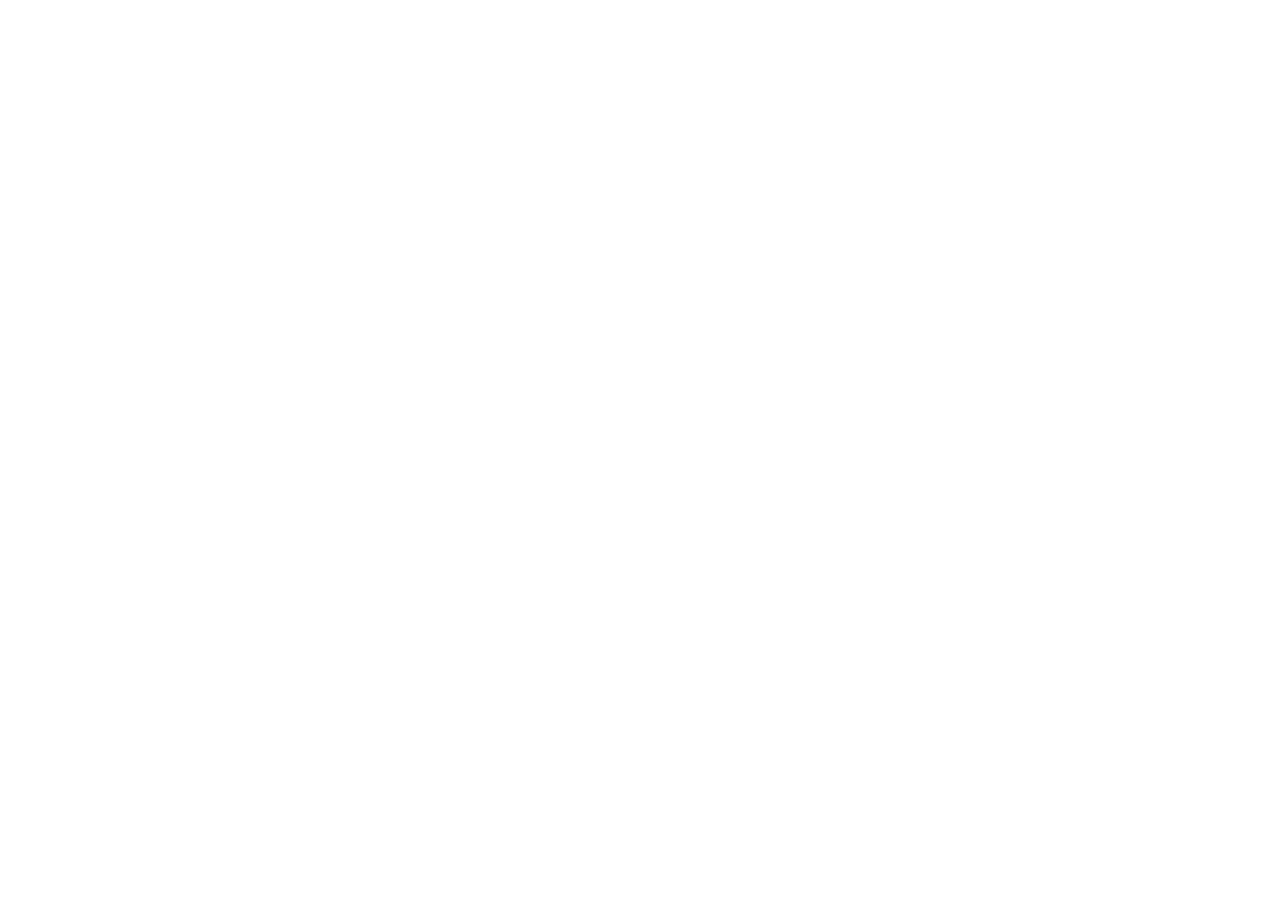
==== index.html @ 24a0f273 "filter" ====
<!DOCTYPE html>
<html lang="en">
<head>
    <meta charset="UTF-8">
    <meta name="viewport" content="width=device-width, initial-scale=1.0">
    <title>Filter And Add to Cart</title>
    <link rel="stylesheet" href="./Asset/CSS/style.css">
</head>
<body>

    <img src="./Asset/IMAGE/kid's/baby-girl/girl-Outerwear/" alt="">
    
    <script src="./Asset/JS/script.js"></script>
</body>
</html>
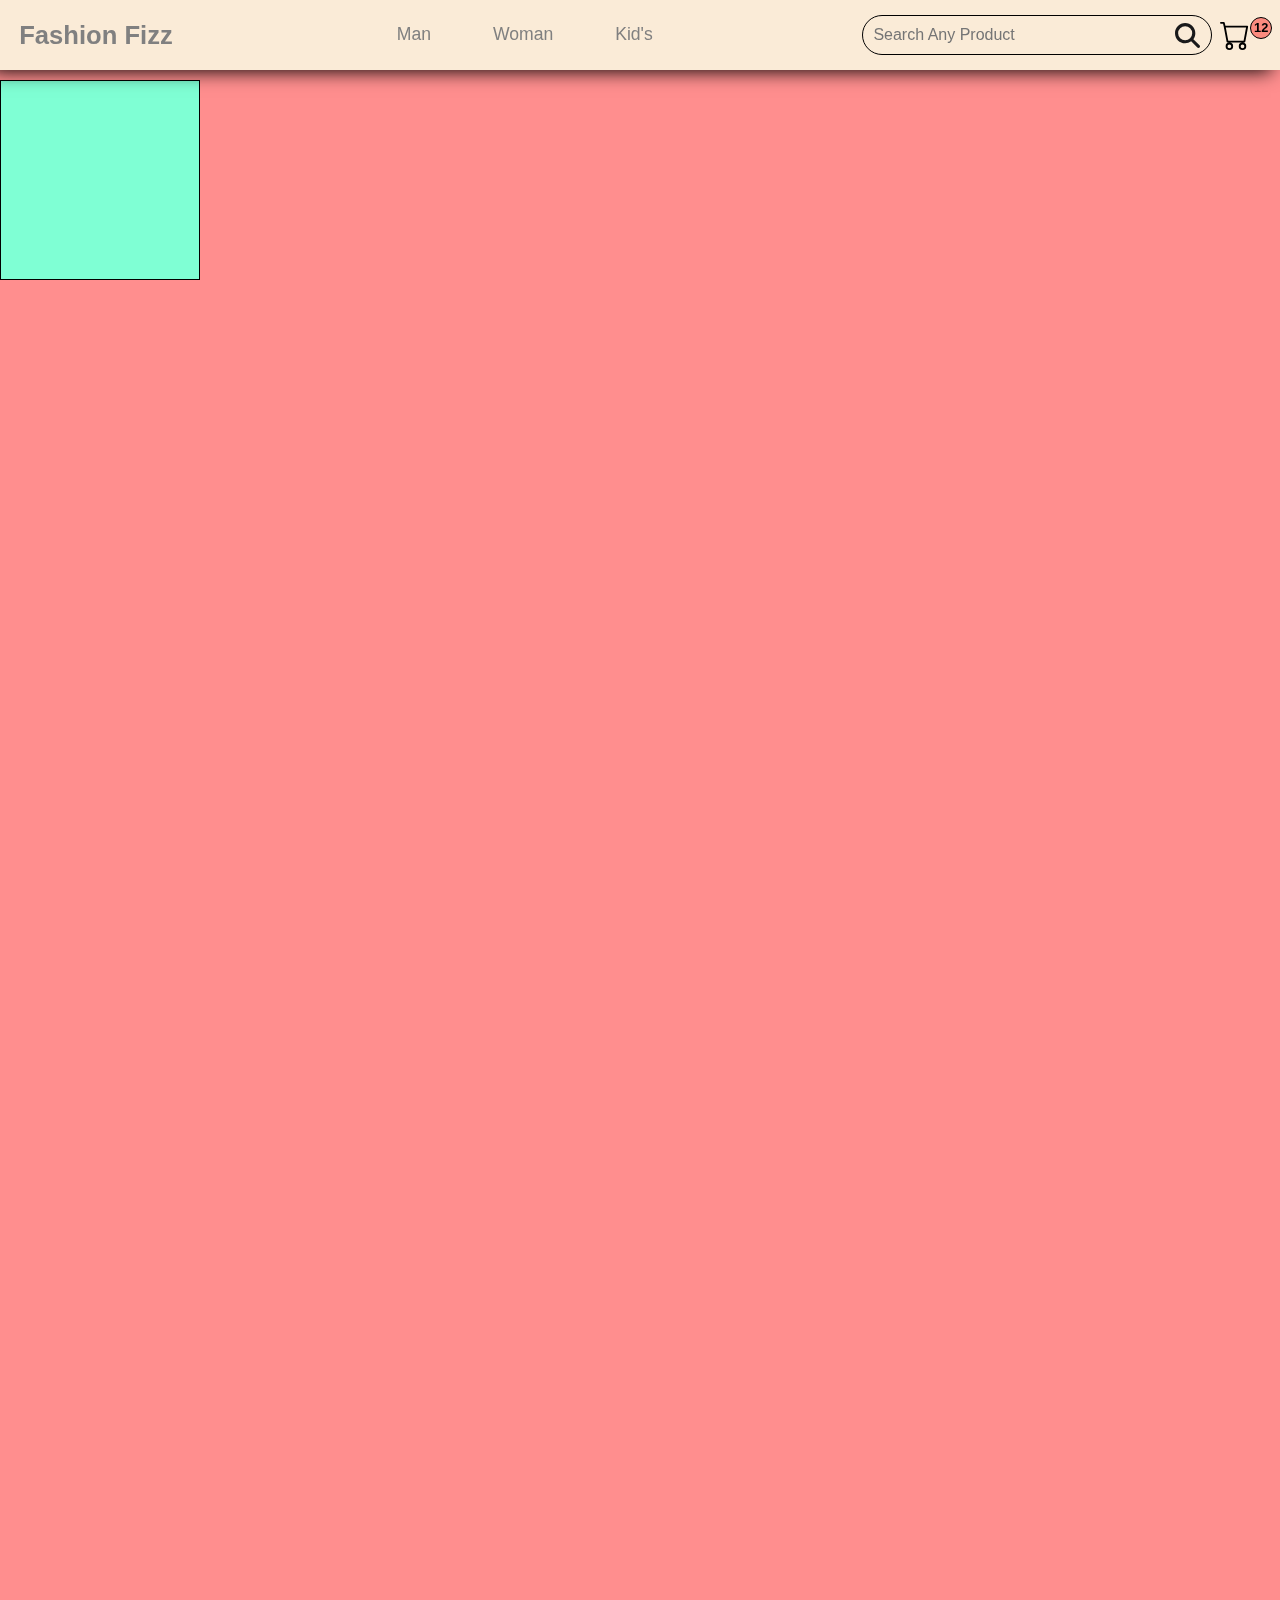
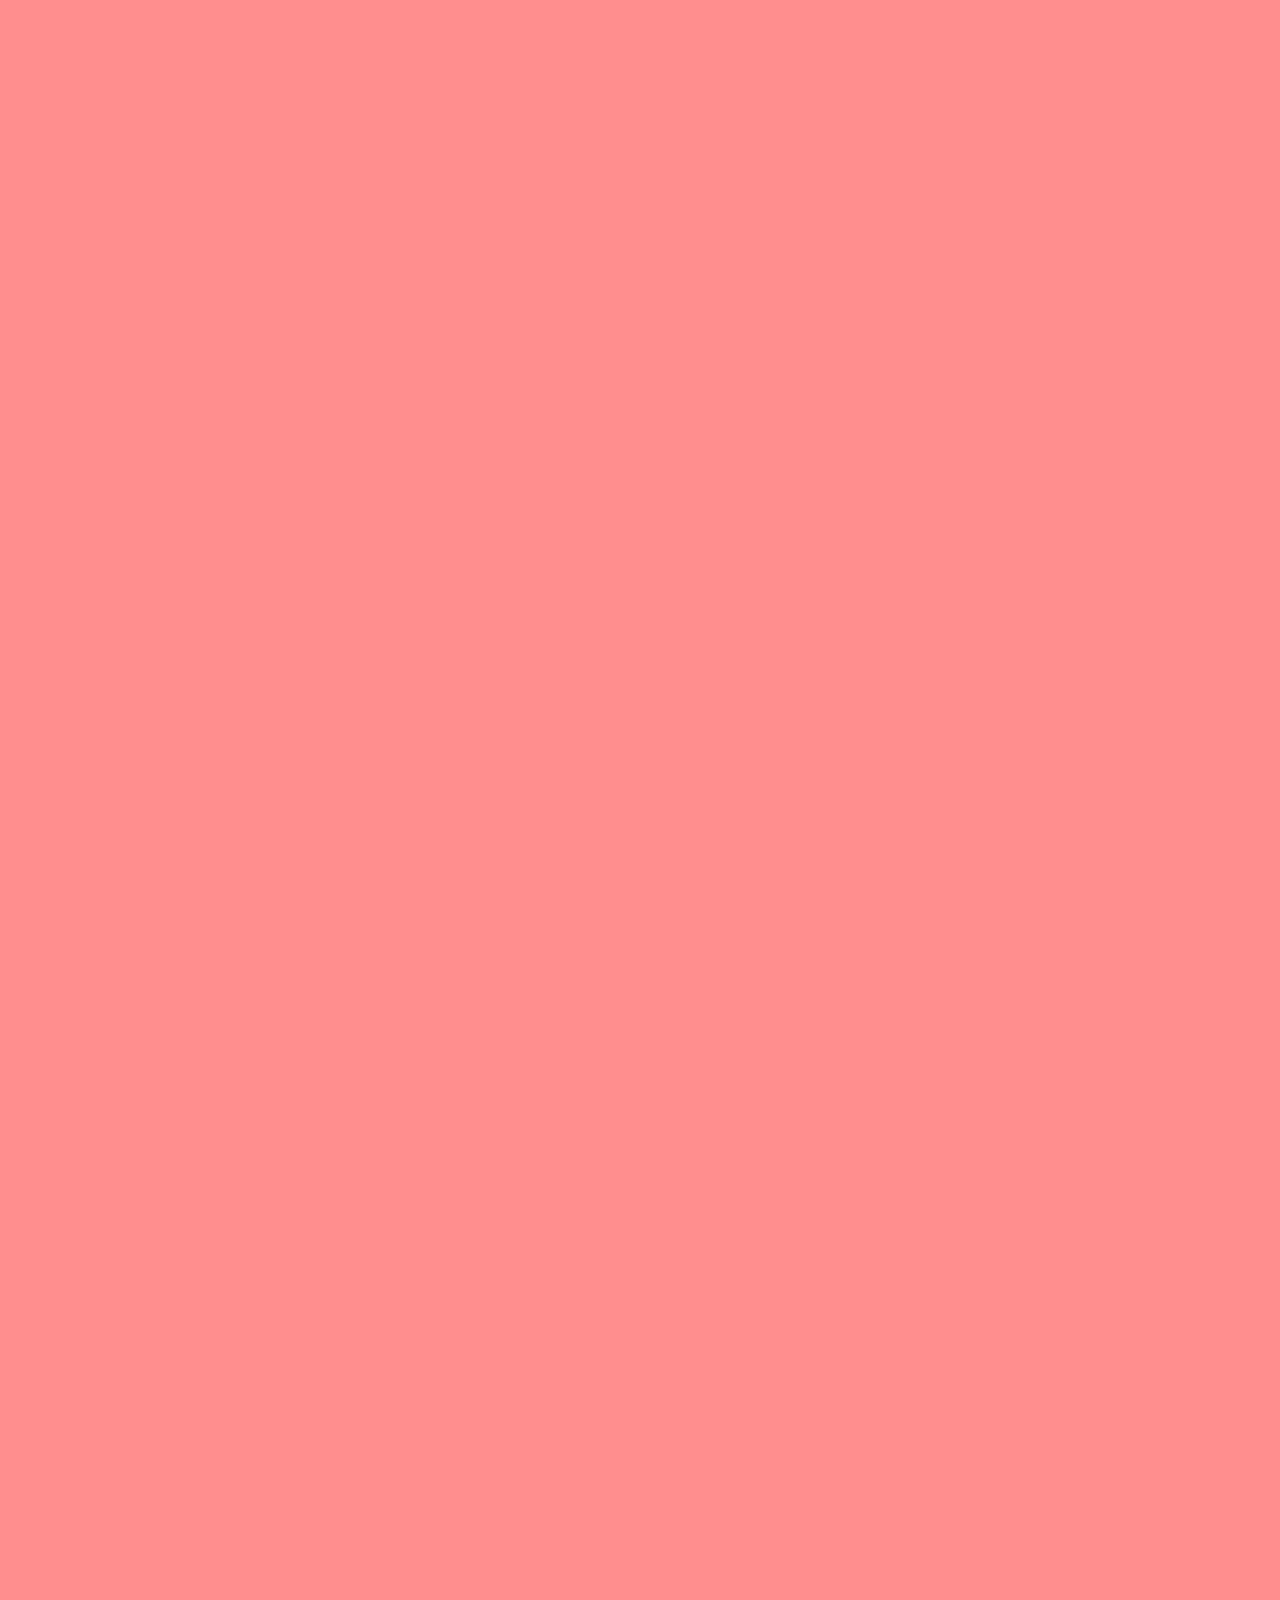
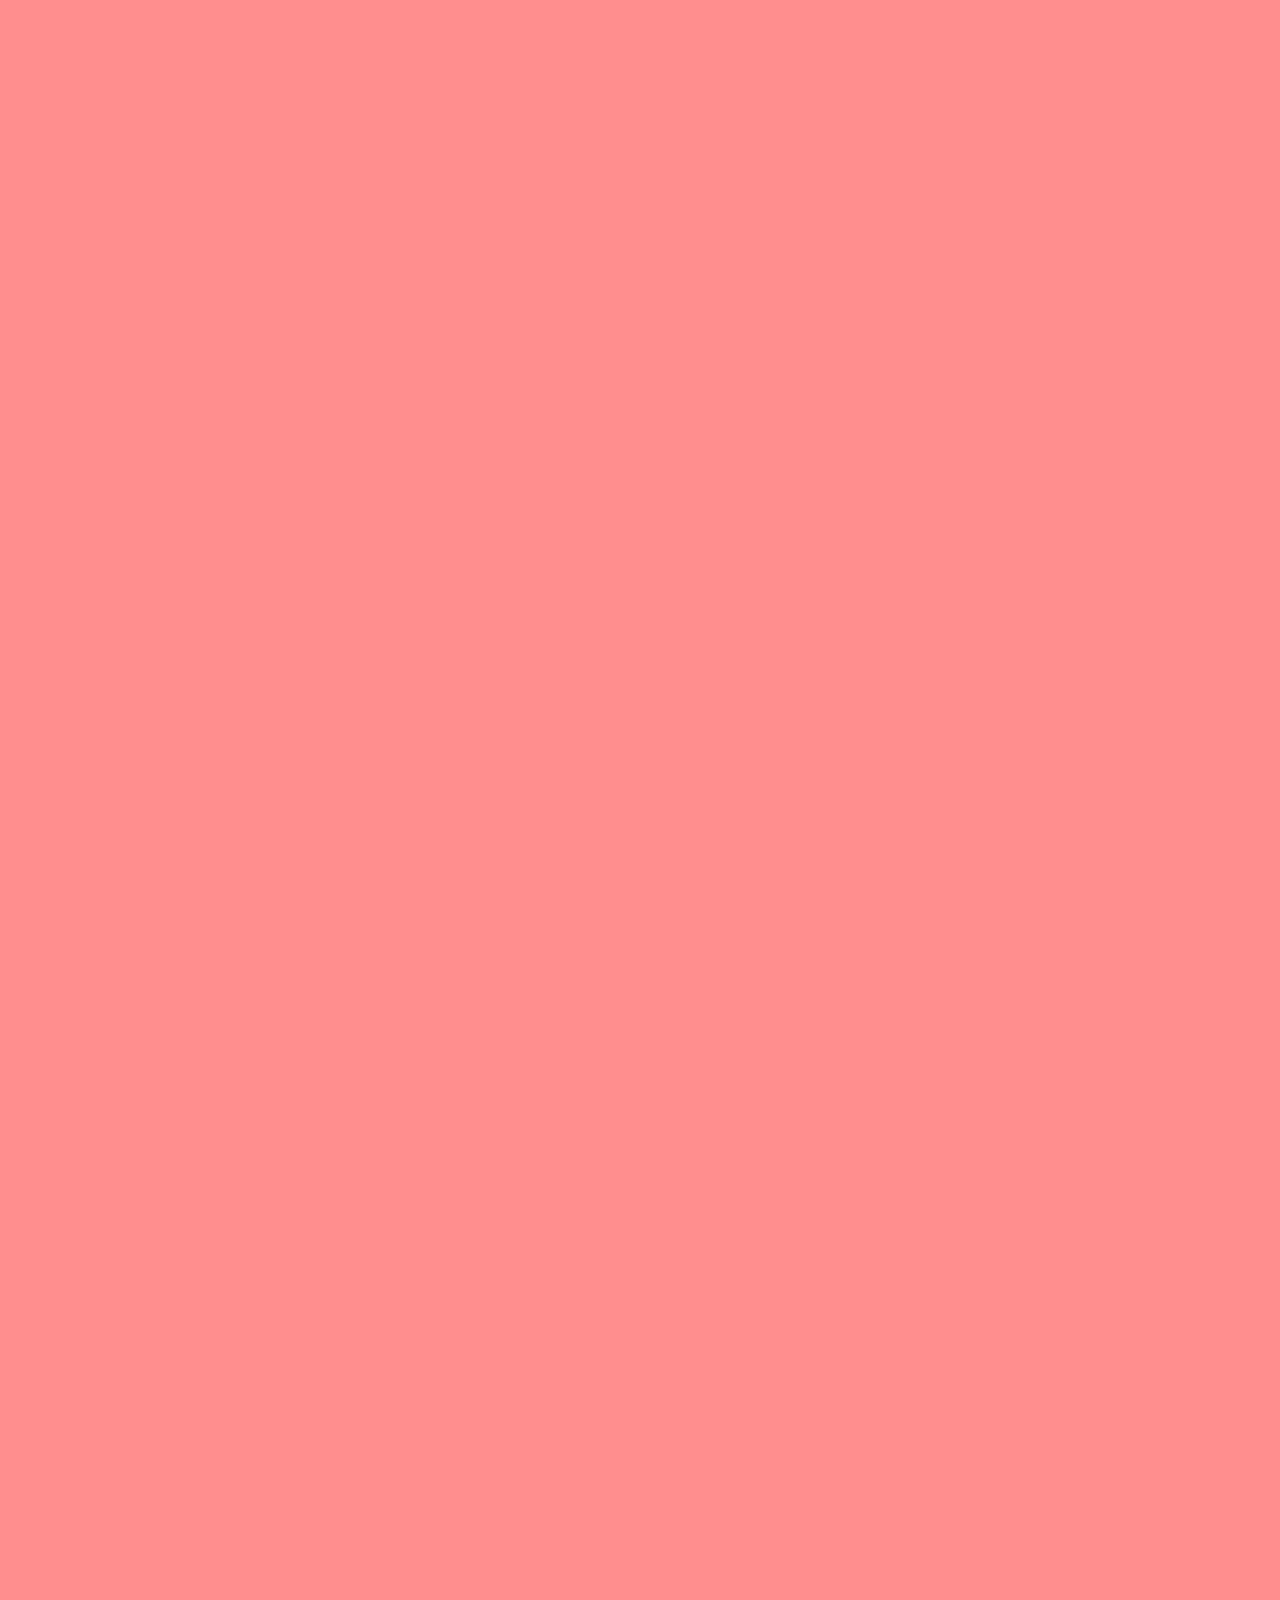
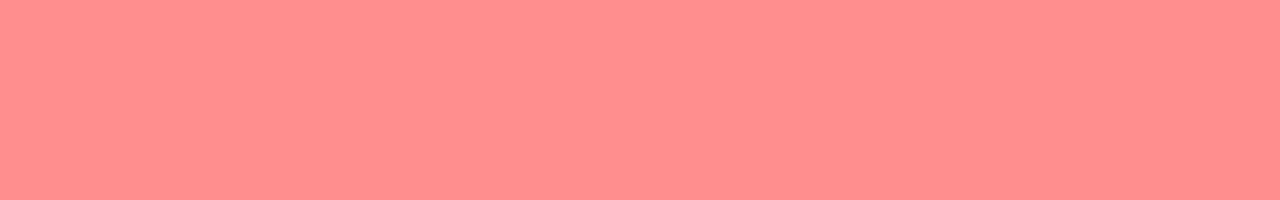
==== commit 91686fc9: "projects" ====
--- a/index.html
+++ b/index.html
@@ -1,15 +1,51 @@
 <!DOCTYPE html>
 <html lang="en">
-<head>
-    <meta charset="UTF-8">
-    <meta name="viewport" content="width=device-width, initial-scale=1.0">
+  <head>
+    <meta charset="UTF-8" />
+    <meta name="viewport" content="width=device-width, initial-scale=1.0" />
     <title>Filter And Add to Cart</title>
-    <link rel="stylesheet" href="./Asset/CSS/style.css">
-</head>
-<body>
+    <link rel="stylesheet" href="./Asset/CSS/style.css" />
+  </head>
+  <body>
+    <nav>
+      <div class="left_side">Fashion Fizz</div>
+      <div class="center_side">
+        <ul>
+          <li><button>Man</button></li>
+          <li><button>Woman</button></li>
+          <li><button>Kid's</button></li>
+        </ul>
+      </div>
+      <div class="right_side">
+        <div class="search_bar_main">
+          <div class="search_bar">
+            <input type="text" placeholder="Search Any Product" />
+          </div>
+           
+          <div class="search_icon">
+            <img src="./Asset/ICON/magnifying-glass-solid (1).svg" alt="search_icon" width="100%" height="100%">
+            
+          </div>
+        </div>
 
-    <img src="./Asset/IMAGE/kid's/baby-girl/girl-Outerwear/" alt="">
-    
+        <div class="add_to_cart_main">
+         <button id="add_to_cart_button"> <a href="./new.html" target="_blank"> 
+            <div class="cart_icon">
+                <img src="./Asset/ICON/cart.svg" alt="cart_icon" width="100%" height="100%">
+            </div>
+            
+         </a>
+         <div class="counter">12</div>
+        </button>
+        </div>
+
+      </div>
+    </nav>
+
+    <div class="hello">
+        
+    </div>
+
     <script src="./Asset/JS/script.js"></script>
-</body>
-</html>+  </body>
+</html>
--- a/Asset/CSS/style.css
+++ b/Asset/CSS/style.css
@@ -0,0 +1,158 @@
+* {
+  padding: 0px;
+  margin: 0px;
+  box-sizing: border-box;
+  font-family: Verdana, Geneva, Tahoma, sans-serif;
+}
+body{
+  height: 5000px;
+  background-color: rgba(255, 0, 0, 0.445);
+}
+nav {
+  width: 100%;
+  height: 70px;
+  /* border: 1px solid black; */
+  display: flex;
+  background-color: rgb(250, 235, 215);
+  align-items: center;
+  justify-content: space-between;
+  box-shadow: -9px 1px 18px 0px;
+  position: sticky;
+  top: 0;
+  z-index:1;
+}
+.left_side {
+  width: 15%;
+  height: 50px;
+  /* border: 1px solid orange; */
+  font-size: 1.6rem;
+  font-weight: 800;
+  color: grey;
+  display: flex;
+  justify-content: center;
+  align-items: center;
+}
+.center_side {
+  width: 20%;
+  height: 50px;
+  /* border: 1px solid orange; */
+}
+
+ul {
+  width: 100%;
+  height: 100%;
+  display: flex;
+  justify-content: space-between;
+  align-items: center;
+  list-style: none;
+}
+li {
+  width: auto;
+  height: auto;
+  /* display: flex; */
+  justify-content: center;
+  align-items: center;
+  /* border: 1px solid black; */
+}
+li > button {
+  width: 100%;
+  height: 100%;
+  background: none;
+  outline: none;
+  border: none;
+  font-size: 1.1rem;
+  font-weight: 500;
+  cursor: pointer;
+  color: grey;
+}
+ul li::after {
+  content: "";
+  width: 0;
+  height: 2px;
+  background: rgb(185, 160, 115);
+  display: block;
+  margin: auto;
+  transition: 0.5s;
+}
+ul li:hover::after {
+  width: 100%;
+}
+.right_side {
+  width: 33%;
+  height: 50px;
+  /* border: 1px solid orange; */
+  display: flex;
+  /* justify-content: center; */
+  justify-content: space-evenly;
+  align-items: center;
+}
+.search_bar_main {
+  width: 350px;
+  height: 40px;
+  border: 1.5px solid black;
+  display: flex;
+  align-items: center;
+  border-top-left-radius: 20px;
+  border-top-right-radius: 20px;
+  border-bottom-right-radius: 20px;
+  border-bottom-left-radius: 20px;
+}
+.search_bar {
+  width: 312px;
+  height: 40px;
+  /* border: 1px solid rgb(0, 255, 191); */
+}
+.search_bar > input {
+  width: 100%;
+  height: 100%;
+  outline: none;
+  border: none;
+  background-color: transparent;
+  padding-left: 10px;
+  font-size: 1rem;
+  color: gray;
+}
+.search_icon {
+  width: 25px;
+  height: 25px;
+  /* border: 1px solid black; */
+}
+.add_to_cart_main {
+  width: 58px;
+  height: 40px;
+  /* border: 1px solid green; */
+}
+#add_to_cart_button {
+  width: 100%;
+  height: 100%;
+  background-color: transparent;
+  border: none;
+  display: flex;
+  justify-content: center;
+  align-items: center;
+}
+.cart_icon {
+  width: 30px;
+  height: 30px;
+  /* border: 1px solid black; */
+}
+.counter {
+  width: 22px;
+  height: 22px;
+  border: 1px solid black;
+  background-color: rgba(255, 0, 0, 0.409);
+  font-size: 0.8rem;
+  margin-bottom: 15px;
+  border-radius: 50%;
+  display: flex;
+  justify-content: center;
+  align-items: center;
+  font-weight: 600;
+}
+.hello{
+  width: 200px;
+  height: 200px;
+  border: 1px solid black;
+margin-top: 10px;
+  background-color: aquamarine;
+}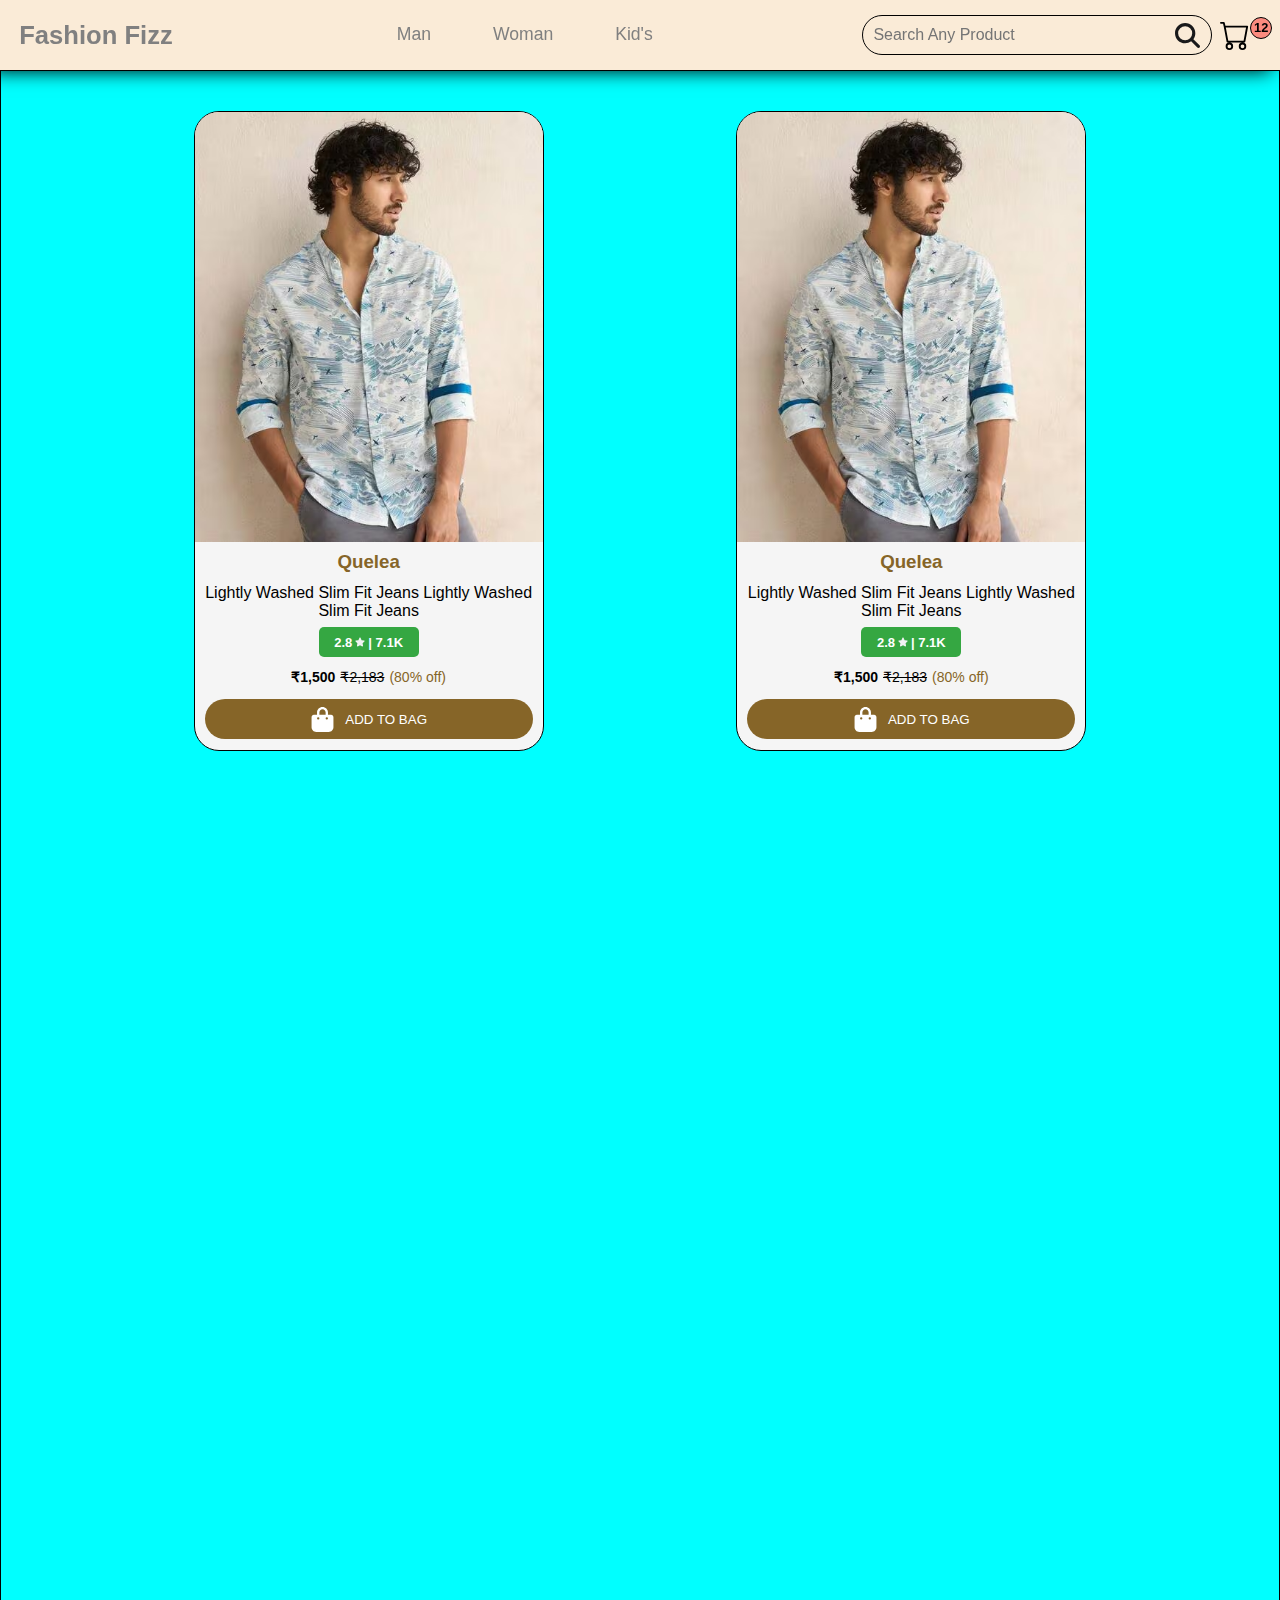
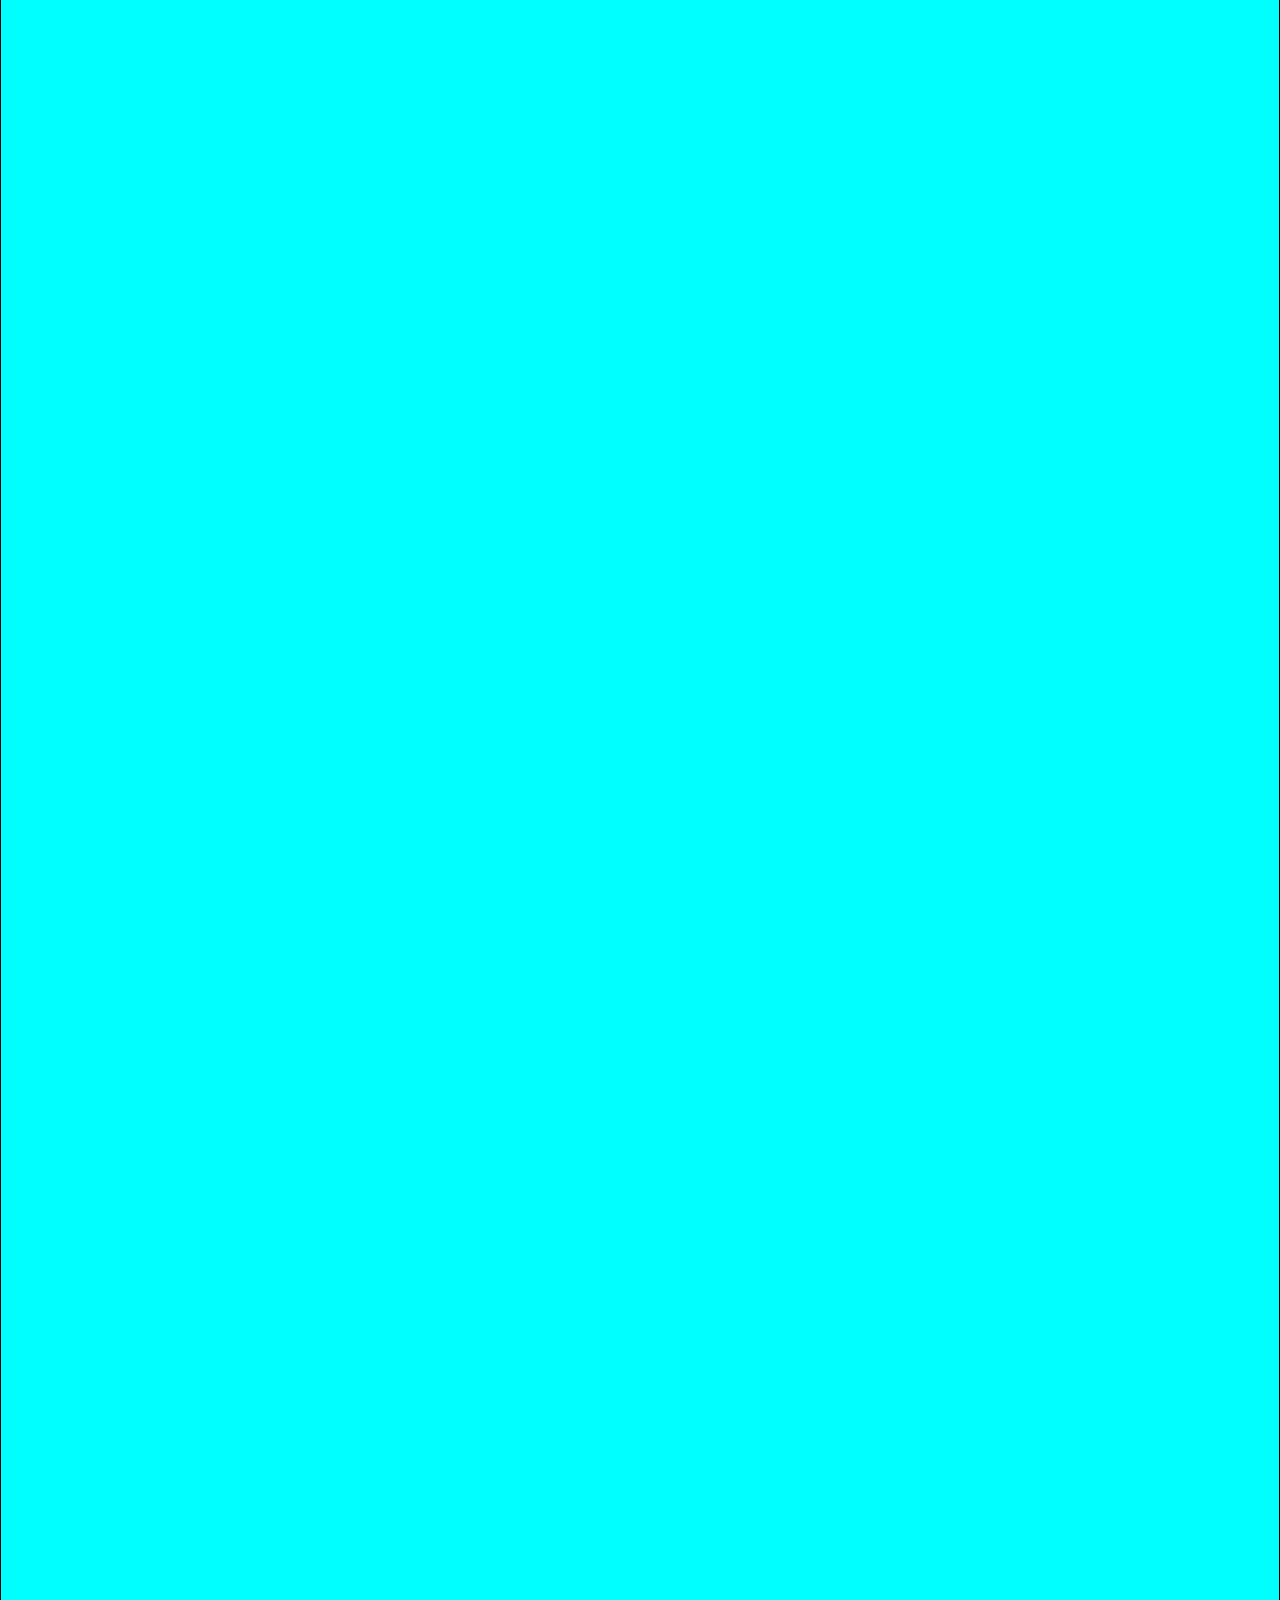
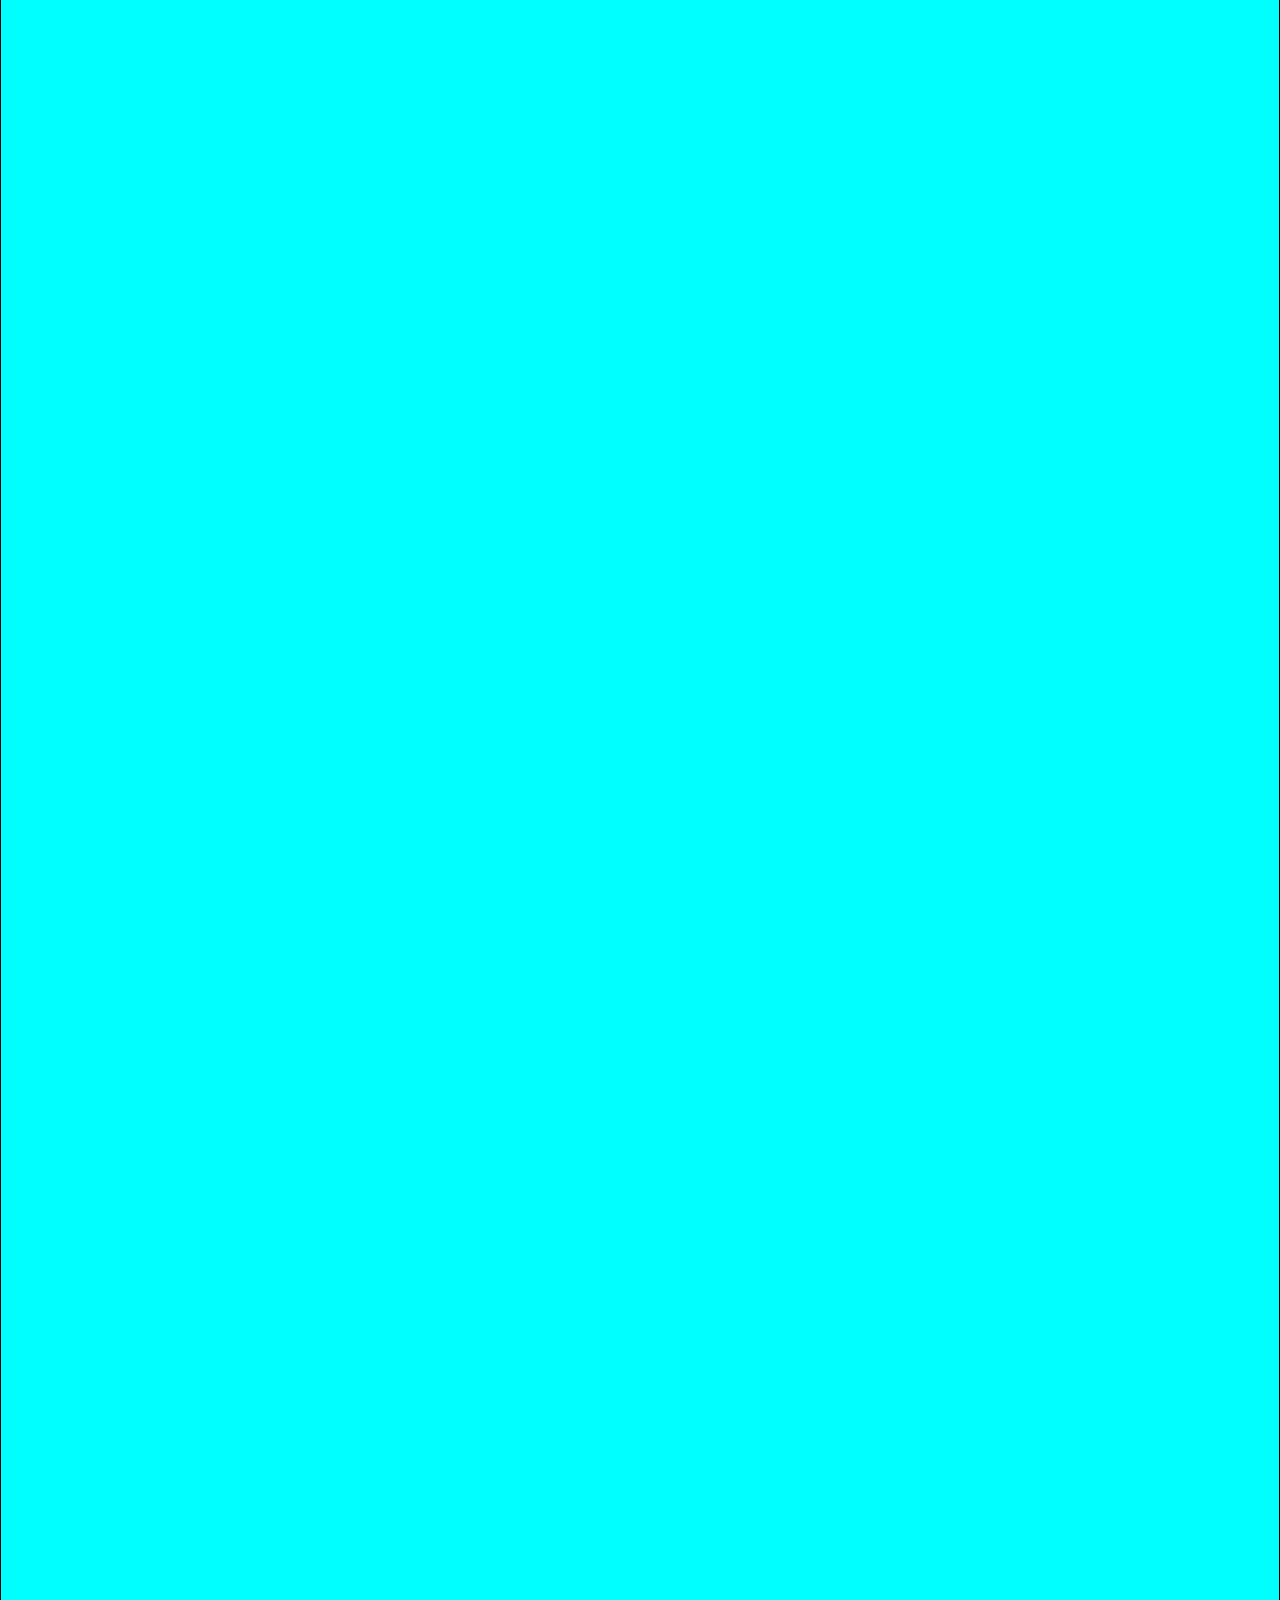
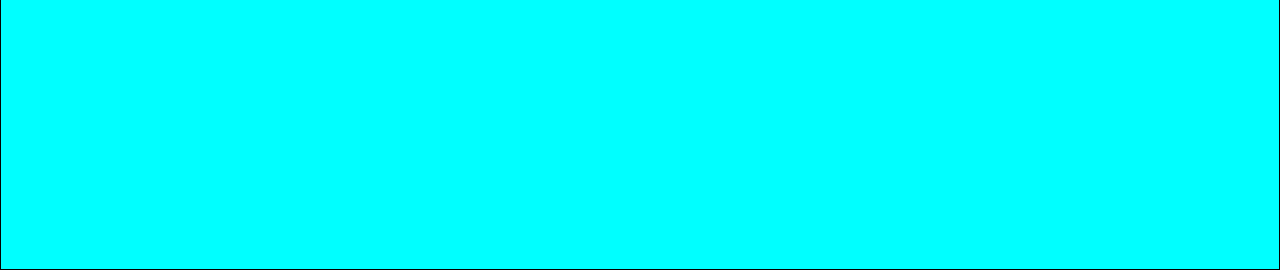
==== commit 3d82eb5c: "projects" ====
--- a/index.html
+++ b/index.html
@@ -19,31 +19,118 @@
       <div class="right_side">
         <div class="search_bar_main">
           <div class="search_bar">
-            <input type="text" placeholder="Search Any Product" />
+            <input type="text" placeholder="Search Any Product" id="search" />
           </div>
-           
+
           <div class="search_icon">
-            <img src="./Asset/ICON/magnifying-glass-solid (1).svg" alt="search_icon" width="100%" height="100%">
-            
+            <button id="submit">
+              <img
+                src="./Asset/ICON/magnifying-glass-solid (1).svg"
+                alt="search_icon"
+                width="100%"
+                height="100%"
+              />
+            </button>
           </div>
         </div>
 
         <div class="add_to_cart_main">
-         <button id="add_to_cart_button"> <a href="./new.html" target="_blank"> 
-            <div class="cart_icon">
-                <img src="./Asset/ICON/cart.svg" alt="cart_icon" width="100%" height="100%">
-            </div>
-            
-         </a>
-         <div class="counter">12</div>
-        </button>
+          <button id="add_to_cart_button">
+            <a href="./cart.html" target="_blank">
+              <div class="cart_icon">
+                <img
+                  src="./Asset/ICON/cart.svg"
+                  alt="cart_icon"
+                  width="100%"
+                  height="100%"
+                />
+              </div>
+            </a>
+            <div class="counter">12</div>
+          </button>
         </div>
-
       </div>
     </nav>
 
-    <div class="hello">
-        
+    <!-- navbar end -->
+
+    <div class="container">
+      <!-- card start -->
+      <div class="product_card">
+        <div class="product_image">
+          <img src="./Asset/IMAGE/man/man-Shirts/1.avif" alt="product-img" />
+        </div>
+
+        <div class="brand_name">
+          <h3>Quelea</h3>
+        </div>
+        <div class="product_details">
+          <p>Lightly Washed Slim Fit Jeans Lightly Washed Slim Fit Jeans</p>
+        </div>
+
+        <div class="product_rating_main">
+          <div class="product_rating">
+            2.8
+            <span class="star_icon">
+              <img src="./Asset/ICON/star-solid.svg" alt="star icon" />
+            </span>
+            | 7.1K
+          </div>
+        </div>
+
+        <div class="price_main">
+          ₹1,500 <del class="over_price">₹2,183</del>
+          <span class="off">(80% off)</span>
+        </div>
+
+        <div class="add_to_bag_main">
+          <button id="add_to_bag">
+            <span class="bag_icon"
+              ><img src="./Asset/ICON/bag-shopping-solid.svg" alt="" />
+            </span>
+            ADD TO BAG
+          </button>
+        </div>
+      </div>
+      <!-- card End  -->
+        <!-- card start -->
+      <div class="product_card">
+        <div class="product_image">
+          <img src="./Asset/IMAGE/man/man-Shirts/1.avif" alt="product-img" />
+        </div>
+
+        <div class="brand_name">
+          <h3>Quelea</h3>
+        </div>
+        <div class="product_details">
+          <p>Lightly Washed Slim Fit Jeans Lightly Washed Slim Fit Jeans</p>
+        </div>
+
+        <div class="product_rating_main">
+          <div class="product_rating">
+            2.8
+            <span class="star_icon">
+              <img src="./Asset/ICON/star-solid.svg" alt="star icon" />
+            </span>
+            | 7.1K
+          </div>
+        </div>
+
+        <div class="price_main">
+          ₹1,500 <del class="over_price">₹2,183</del>
+          <span class="off">(80% off)</span>
+        </div>
+
+        <div class="add_to_bag_main">
+          <button id="add_to_bag">
+            <span class="bag_icon"
+              ><img src="./Asset/ICON/bag-shopping-solid.svg" alt="" />
+            </span>
+            ADD TO BAG
+          </button>
+        </div>
+      </div>
+      <!-- card End  -->
     </div>
 
     <script src="./Asset/JS/script.js"></script>
--- a/Asset/CSS/style.css
+++ b/Asset/CSS/style.css
@@ -4,10 +4,7 @@
   box-sizing: border-box;
   font-family: Verdana, Geneva, Tahoma, sans-serif;
 }
-body{
-  height: 5000px;
-  background-color: rgba(255, 0, 0, 0.445);
-}
+
 nav {
   width: 100%;
   height: 70px;
@@ -19,8 +16,9 @@
   box-shadow: -9px 1px 18px 0px;
   position: sticky;
   top: 0;
-  z-index:1;
-}
+  z-index: 1;
+}
+
 .left_side {
   width: 15%;
   height: 50px;
@@ -32,6 +30,7 @@
   justify-content: center;
   align-items: center;
 }
+
 .center_side {
   width: 20%;
   height: 50px;
@@ -46,6 +45,7 @@
   align-items: center;
   list-style: none;
 }
+
 li {
   width: auto;
   height: auto;
@@ -54,6 +54,7 @@
   align-items: center;
   /* border: 1px solid black; */
 }
+
 li > button {
   width: 100%;
   height: 100%;
@@ -65,6 +66,7 @@
   cursor: pointer;
   color: grey;
 }
+
 ul li::after {
   content: "";
   width: 0;
@@ -74,9 +76,11 @@
   margin: auto;
   transition: 0.5s;
 }
+
 ul li:hover::after {
   width: 100%;
 }
+
 .right_side {
   width: 33%;
   height: 50px;
@@ -86,6 +90,7 @@
   justify-content: space-evenly;
   align-items: center;
 }
+
 .search_bar_main {
   width: 350px;
   height: 40px;
@@ -97,11 +102,13 @@
   border-bottom-right-radius: 20px;
   border-bottom-left-radius: 20px;
 }
+
 .search_bar {
   width: 312px;
   height: 40px;
   /* border: 1px solid rgb(0, 255, 191); */
 }
+
 .search_bar > input {
   width: 100%;
   height: 100%;
@@ -112,16 +119,26 @@
   font-size: 1rem;
   color: gray;
 }
+#submit {
+  width: 25px;
+  height: 25px;
+  border: none;
+  background: transparent;
+  cursor: pointer;
+}
+
 .search_icon {
   width: 25px;
   height: 25px;
   /* border: 1px solid black; */
 }
+
 .add_to_cart_main {
   width: 58px;
   height: 40px;
   /* border: 1px solid green; */
 }
+
 #add_to_cart_button {
   width: 100%;
   height: 100%;
@@ -131,11 +148,13 @@
   justify-content: center;
   align-items: center;
 }
+
 .cart_icon {
   width: 30px;
   height: 30px;
   /* border: 1px solid black; */
 }
+
 .counter {
   width: 22px;
   height: 22px;
@@ -149,10 +168,154 @@
   align-items: center;
   font-weight: 600;
 }
-.hello{
+
+.hello {
   width: 200px;
   height: 200px;
   border: 1px solid black;
-margin-top: 10px;
+  margin-top: 10px;
   background-color: aquamarine;
-}+}
+
+.container {
+  /* margin-top: 15px; */
+  padding-top: 20px;
+  width: 100%;
+  height: 5000px;
+  background-color: aqua;
+  border: 1px solid black;
+  display: flex;
+  justify-content: space-evenly;
+  flex-wrap: wrap;
+}
+.product_card {
+  margin-top: 20px;
+  width: 350px;
+  height: 640px;
+  border: 1px solid black;
+  border-radius: 25px;
+  overflow: hidden;
+  background-color: whitesmoke;
+}
+.product_image {
+  width: 100%;
+  height: 430px;
+  overflow: hidden;
+  /* border: 1px solid black; */
+}
+.product_image > img {
+  width: 100%;
+  height: 100%;
+}
+.product_image:hover > img {
+  transform: scale(1.05);
+  transition: 1s ease;
+}
+.brand_name {
+  width: 100%;
+  height: 30px;
+  /* border: 1px solid black; */
+  display: flex;
+  margin-top: 5px;
+  justify-content: center;
+  /* justify-content: center; */
+  align-items: center;
+  color: rgb(134, 101, 40);
+}
+.product_details {
+  width: 100%;
+  height: 40px;
+  margin-top: 5px;
+  /* border: 1px solid black; */
+  display: flex;
+  justify-content: center;
+  align-items: center;
+  text-align: center;
+}
+.product_rating_main {
+  /* margin-top: 5px; */
+  width: 100%;
+  height: 40px;
+  /* border: 1px solid black; */
+  display: flex;
+  justify-content: center;
+  align-items: center;
+}
+.product_rating {
+  width: 100px;
+  height: 30px;
+  background-color: #35a742;
+  border-radius: 5px;
+  color: white;
+  display: flex;
+  justify-content: center;
+  align-items: center;
+  font-size: 13px;
+  font-weight: 600;
+}
+.star_icon {
+  width: 10px;
+  height: 10px;
+
+  margin-left: 3px;
+  margin-right: 3px;
+  /* border: 1px solid black; */
+}
+.star_icon > img {
+  width: 100%;
+  height: 100%;
+  margin-bottom: 20px;
+}
+.price_main {
+  /* margin-top: 6px; */
+  width: 100%;
+  height: 30px;
+  /* border: 1px solid black; */
+  display: flex;
+  justify-content: center;
+  align-items: center;
+  font-size: 14px;
+  font-weight: 600;
+}
+.over_price {
+  font-weight: 500;
+  font-size: 14px;
+  margin-left: 5px;
+}
+.off {
+  font-weight: 500;
+  margin-left: 5px;
+  color: #866528;
+  font-size: 14px;
+}
+.add_to_bag_main {
+  width: 100%;
+  height: 40px;
+  margin-top: 7px;
+  /* border: 1px solid #866528; */
+  padding: 0px 10px;
+}
+#add_to_bag {
+  width: 100%;
+  height: 100%;
+  color: white;
+  background-color: #866528;
+  cursor: pointer;
+  border: none;
+  padding: 1px;
+  border-radius: 20px;
+  display: flex;
+  justify-content: center;
+  align-items: center;
+}
+
+.bag_icon {
+  width: 25px;
+  height: 25px;
+  /* border: 1px solid black; */
+  margin-right: 10px;
+}
+.bag_icon > img {
+  width: 100%;
+  height: 100%;
+}
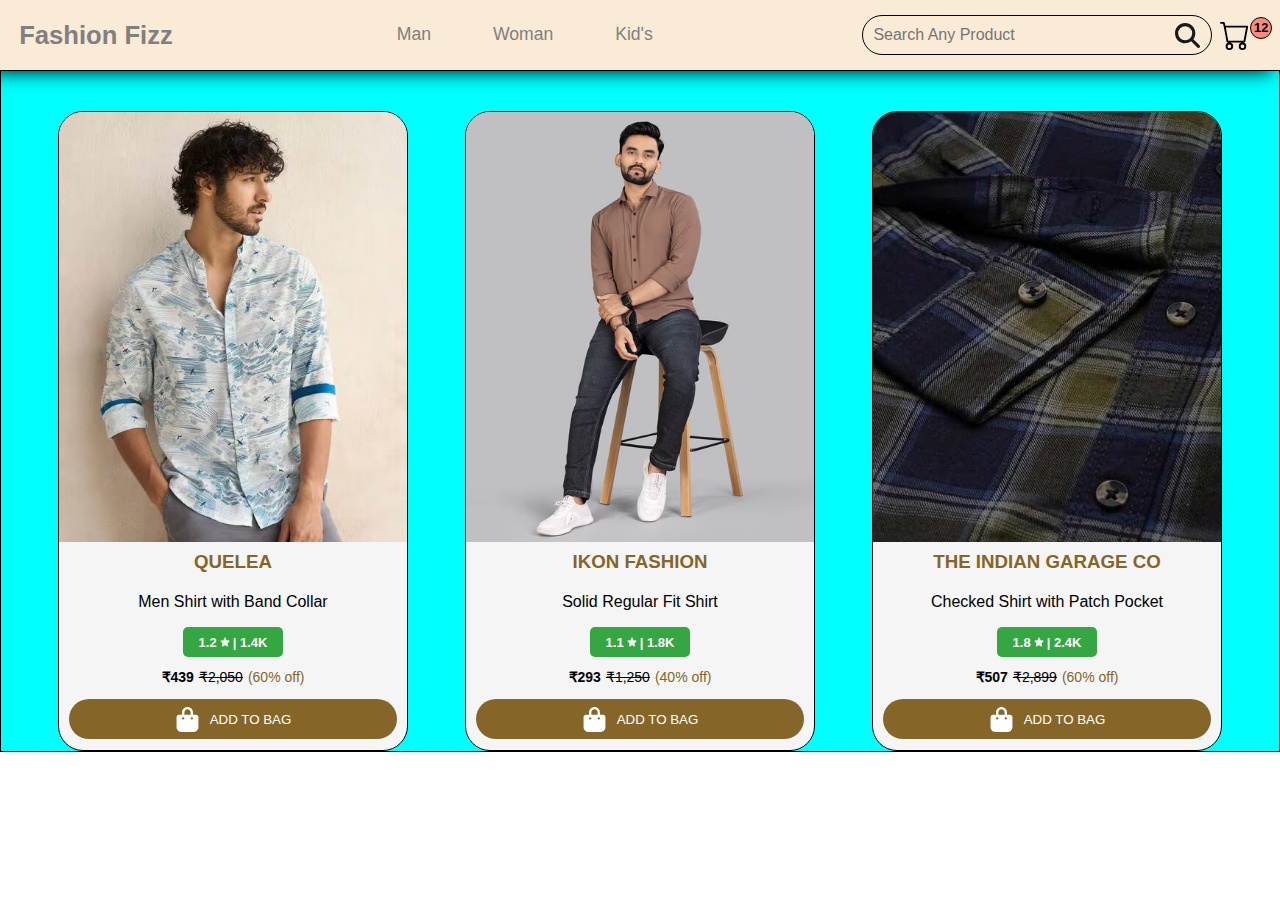
==== commit 41110935: "projects" ====
--- a/index.html
+++ b/index.html
@@ -55,82 +55,9 @@
     <!-- navbar end -->
 
     <div class="container">
-      <!-- card start -->
-      <div class="product_card">
-        <div class="product_image">
-          <img src="./Asset/IMAGE/man/man-Shirts/1.avif" alt="product-img" />
-        </div>
-
-        <div class="brand_name">
-          <h3>Quelea</h3>
-        </div>
-        <div class="product_details">
-          <p>Lightly Washed Slim Fit Jeans Lightly Washed Slim Fit Jeans</p>
-        </div>
-
-        <div class="product_rating_main">
-          <div class="product_rating">
-            2.8
-            <span class="star_icon">
-              <img src="./Asset/ICON/star-solid.svg" alt="star icon" />
-            </span>
-            | 7.1K
-          </div>
-        </div>
-
-        <div class="price_main">
-          ₹1,500 <del class="over_price">₹2,183</del>
-          <span class="off">(80% off)</span>
-        </div>
-
-        <div class="add_to_bag_main">
-          <button id="add_to_bag">
-            <span class="bag_icon"
-              ><img src="./Asset/ICON/bag-shopping-solid.svg" alt="" />
-            </span>
-            ADD TO BAG
-          </button>
-        </div>
-      </div>
-      <!-- card End  -->
-        <!-- card start -->
-      <div class="product_card">
-        <div class="product_image">
-          <img src="./Asset/IMAGE/man/man-Shirts/1.avif" alt="product-img" />
-        </div>
-
-        <div class="brand_name">
-          <h3>Quelea</h3>
-        </div>
-        <div class="product_details">
-          <p>Lightly Washed Slim Fit Jeans Lightly Washed Slim Fit Jeans</p>
-        </div>
-
-        <div class="product_rating_main">
-          <div class="product_rating">
-            2.8
-            <span class="star_icon">
-              <img src="./Asset/ICON/star-solid.svg" alt="star icon" />
-            </span>
-            | 7.1K
-          </div>
-        </div>
-
-        <div class="price_main">
-          ₹1,500 <del class="over_price">₹2,183</del>
-          <span class="off">(80% off)</span>
-        </div>
-
-        <div class="add_to_bag_main">
-          <button id="add_to_bag">
-            <span class="bag_icon"
-              ><img src="./Asset/ICON/bag-shopping-solid.svg" alt="" />
-            </span>
-            ADD TO BAG
-          </button>
-        </div>
-      </div>
-      <!-- card End  -->
+     
+        
+    
     </div>
 
     <script src="./Asset/JS/script.js"></script>
--- a/Asset/CSS/style.css
+++ b/Asset/CSS/style.css
@@ -181,7 +181,7 @@
   /* margin-top: 15px; */
   padding-top: 20px;
   width: 100%;
-  height: 5000px;
+  height: auto;
   background-color: aqua;
   border: 1px solid black;
   display: flex;
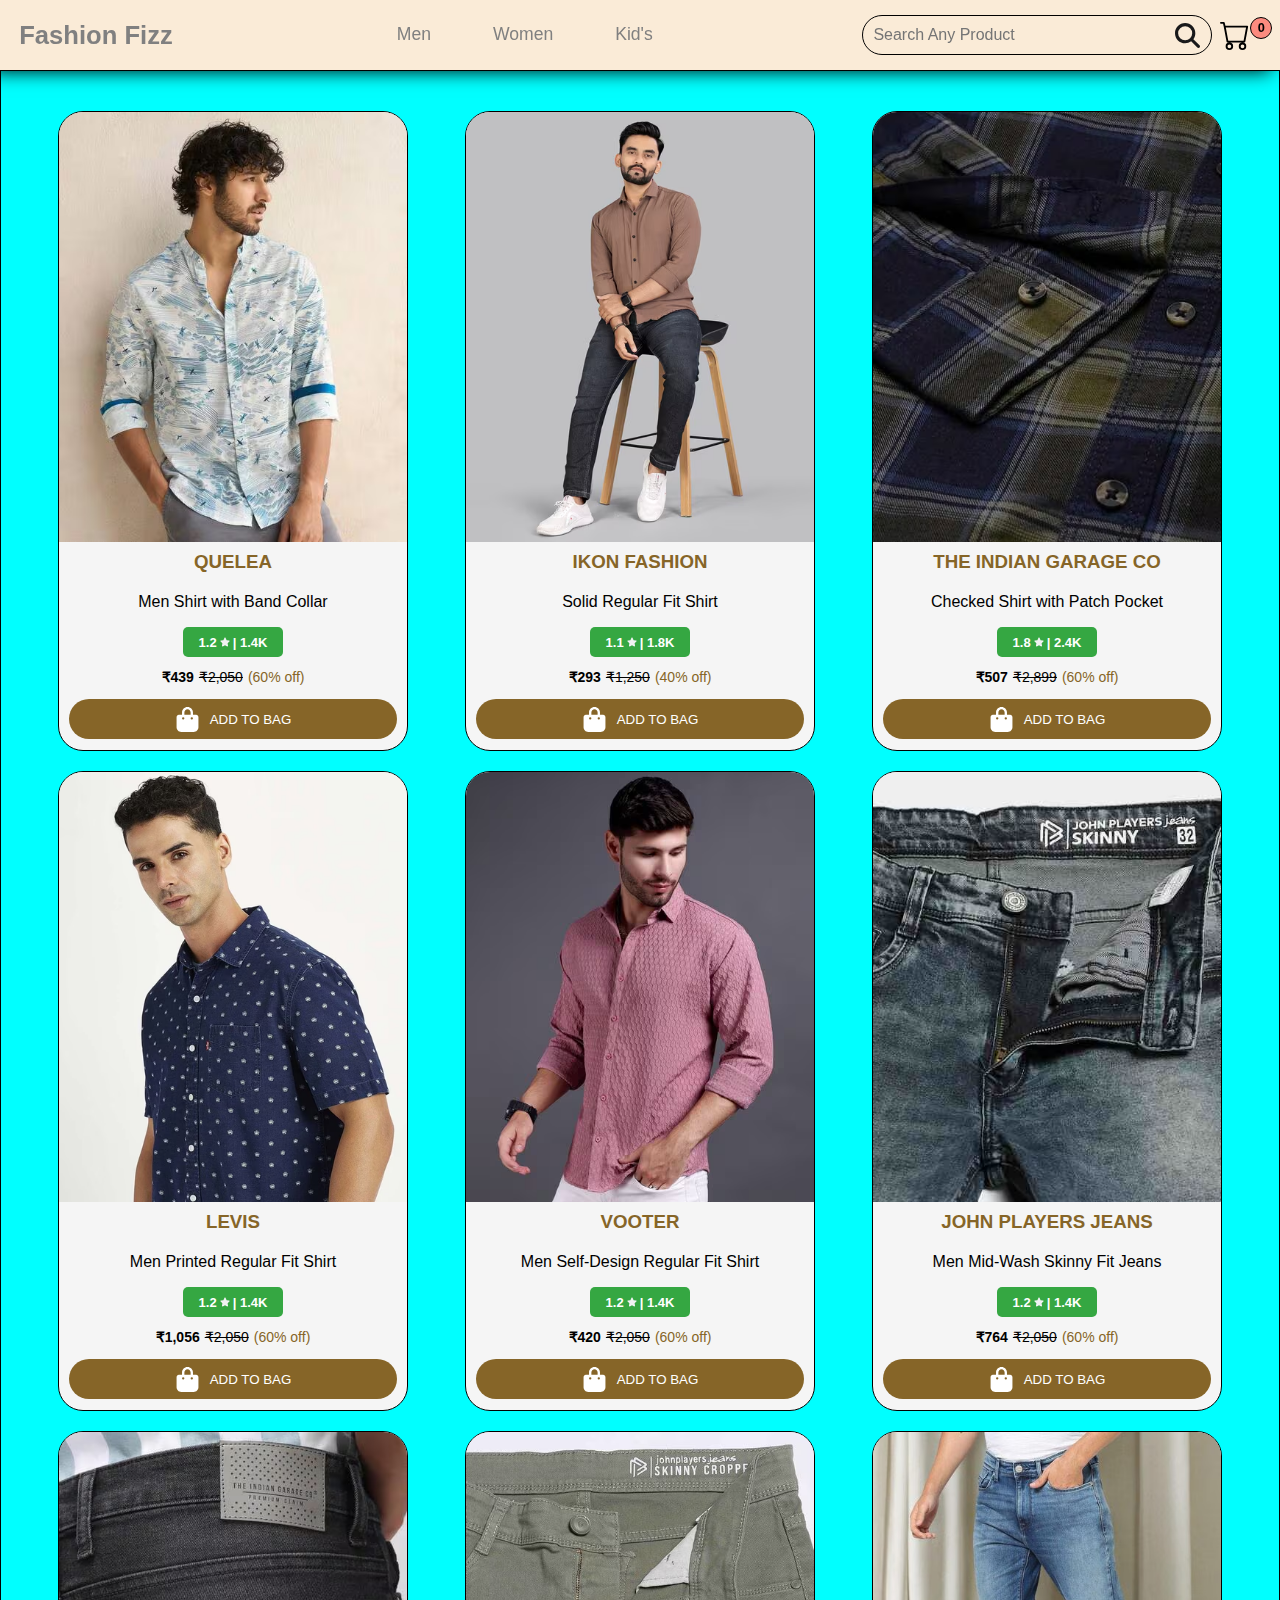
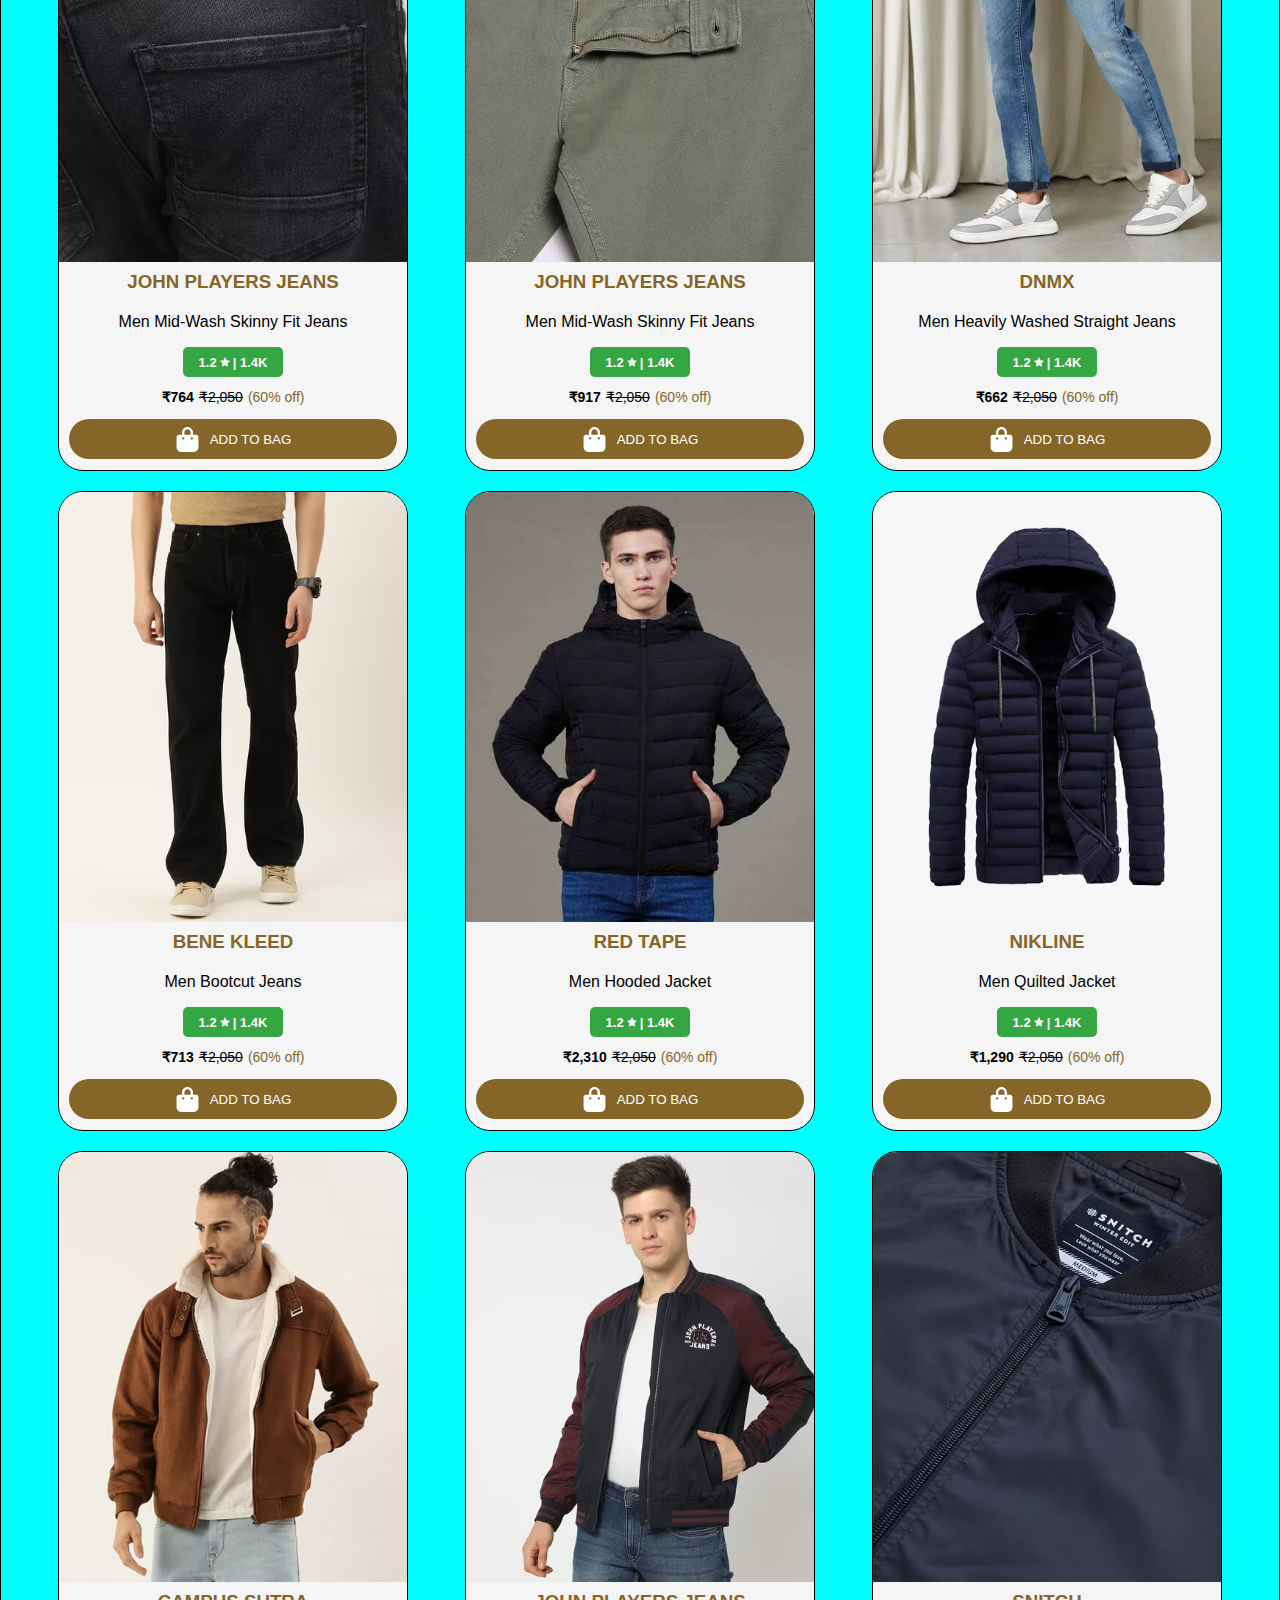
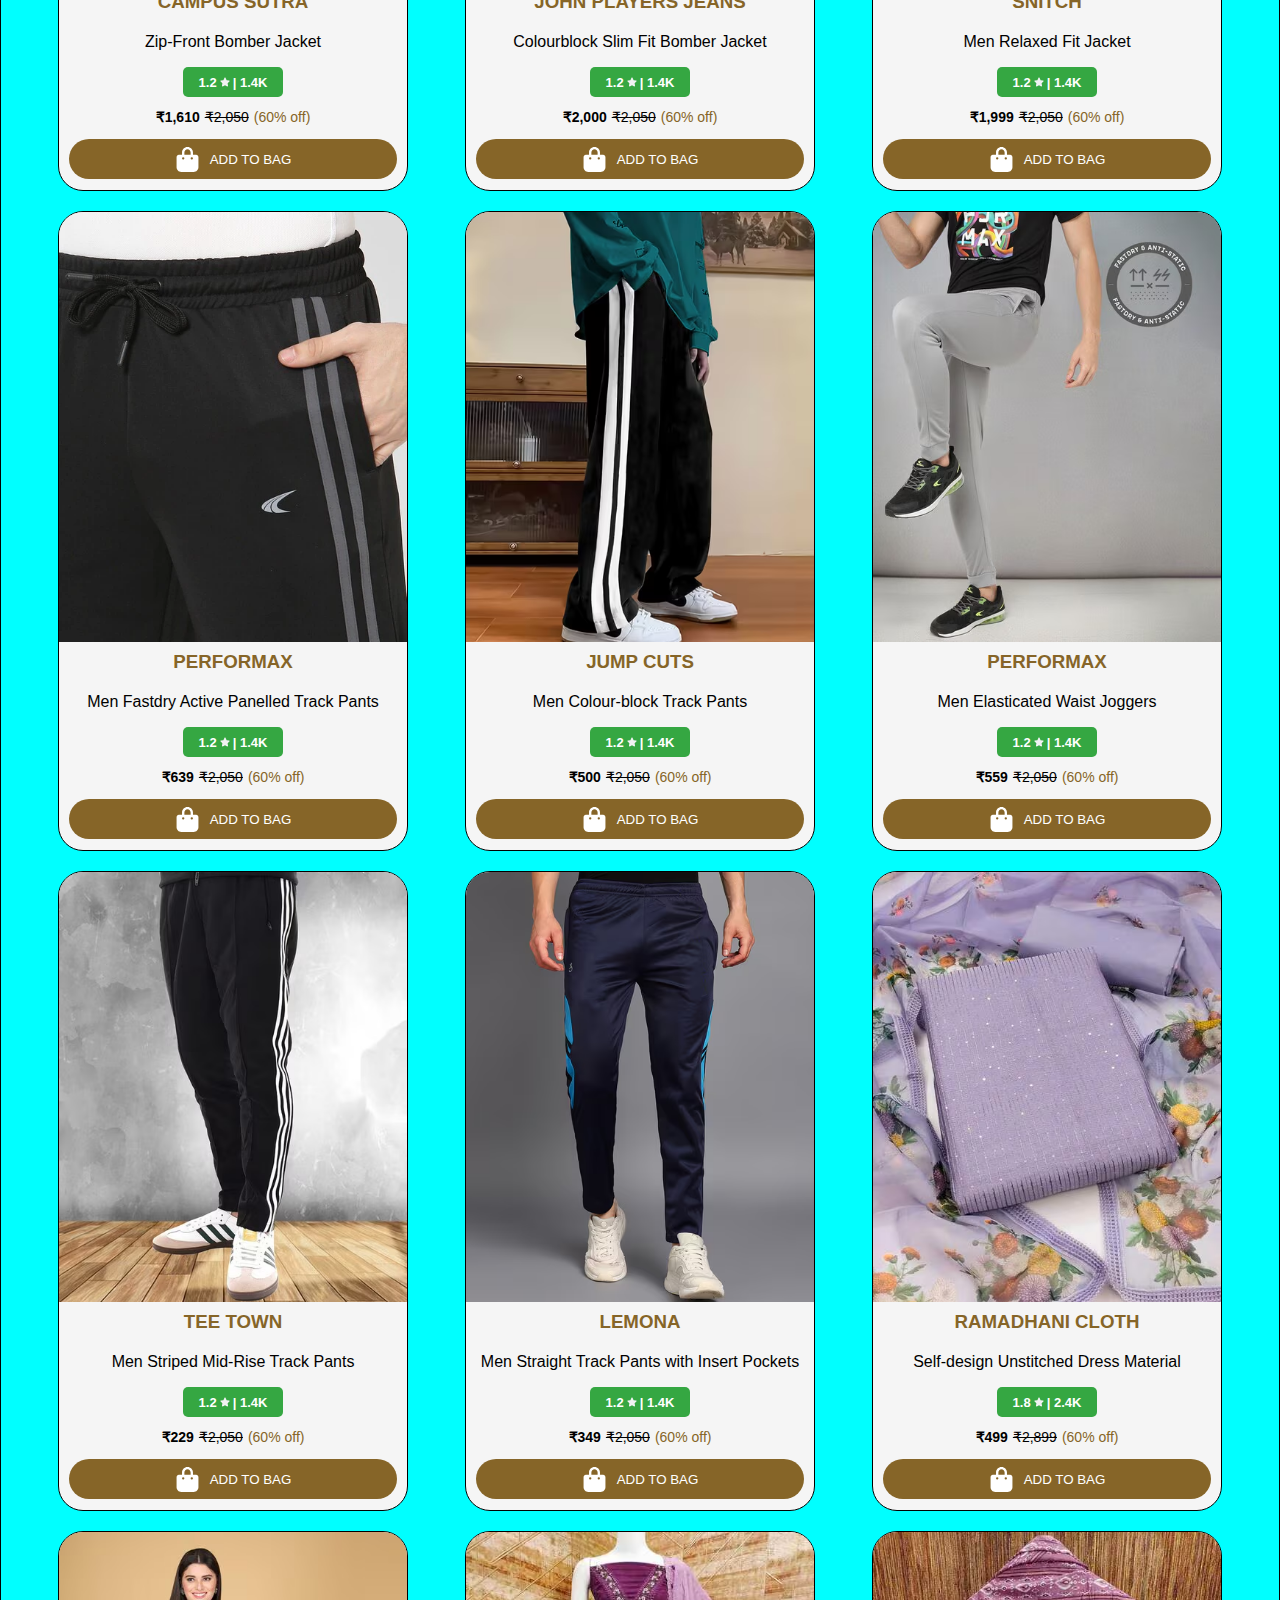
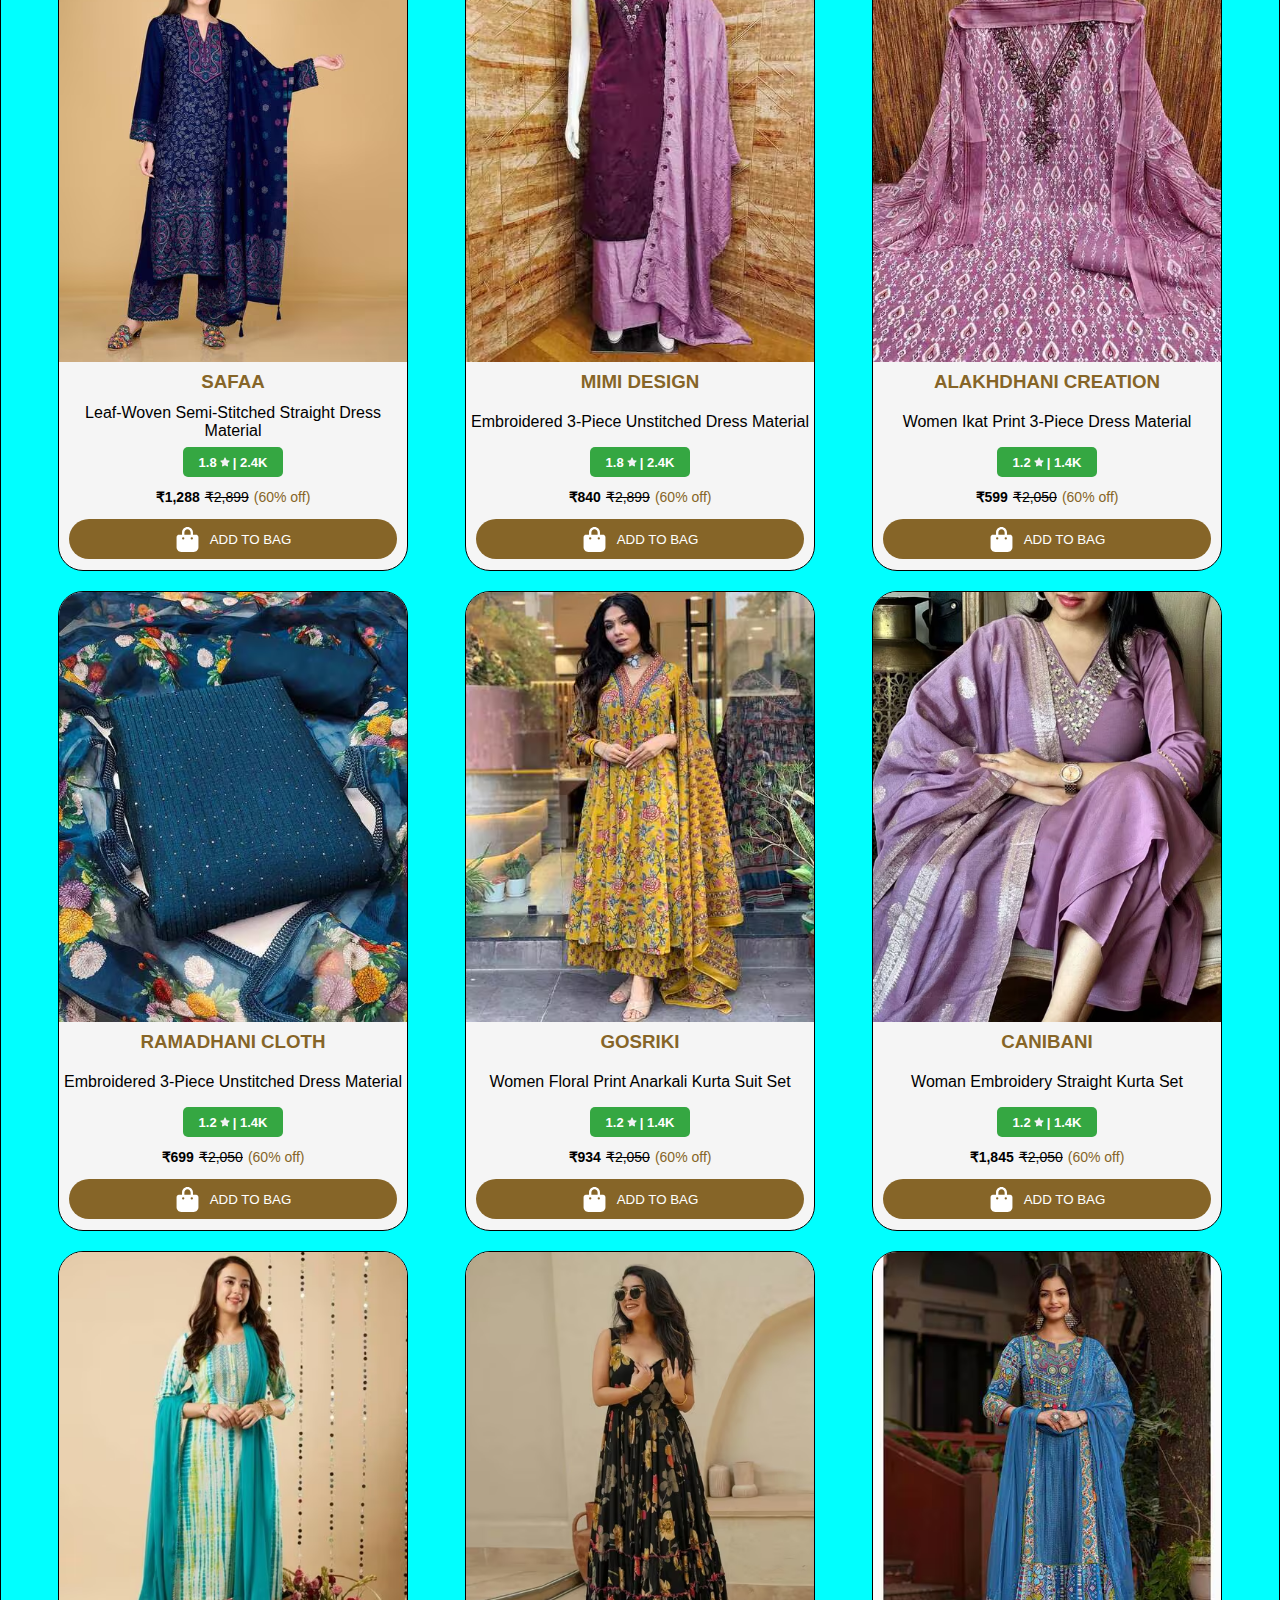
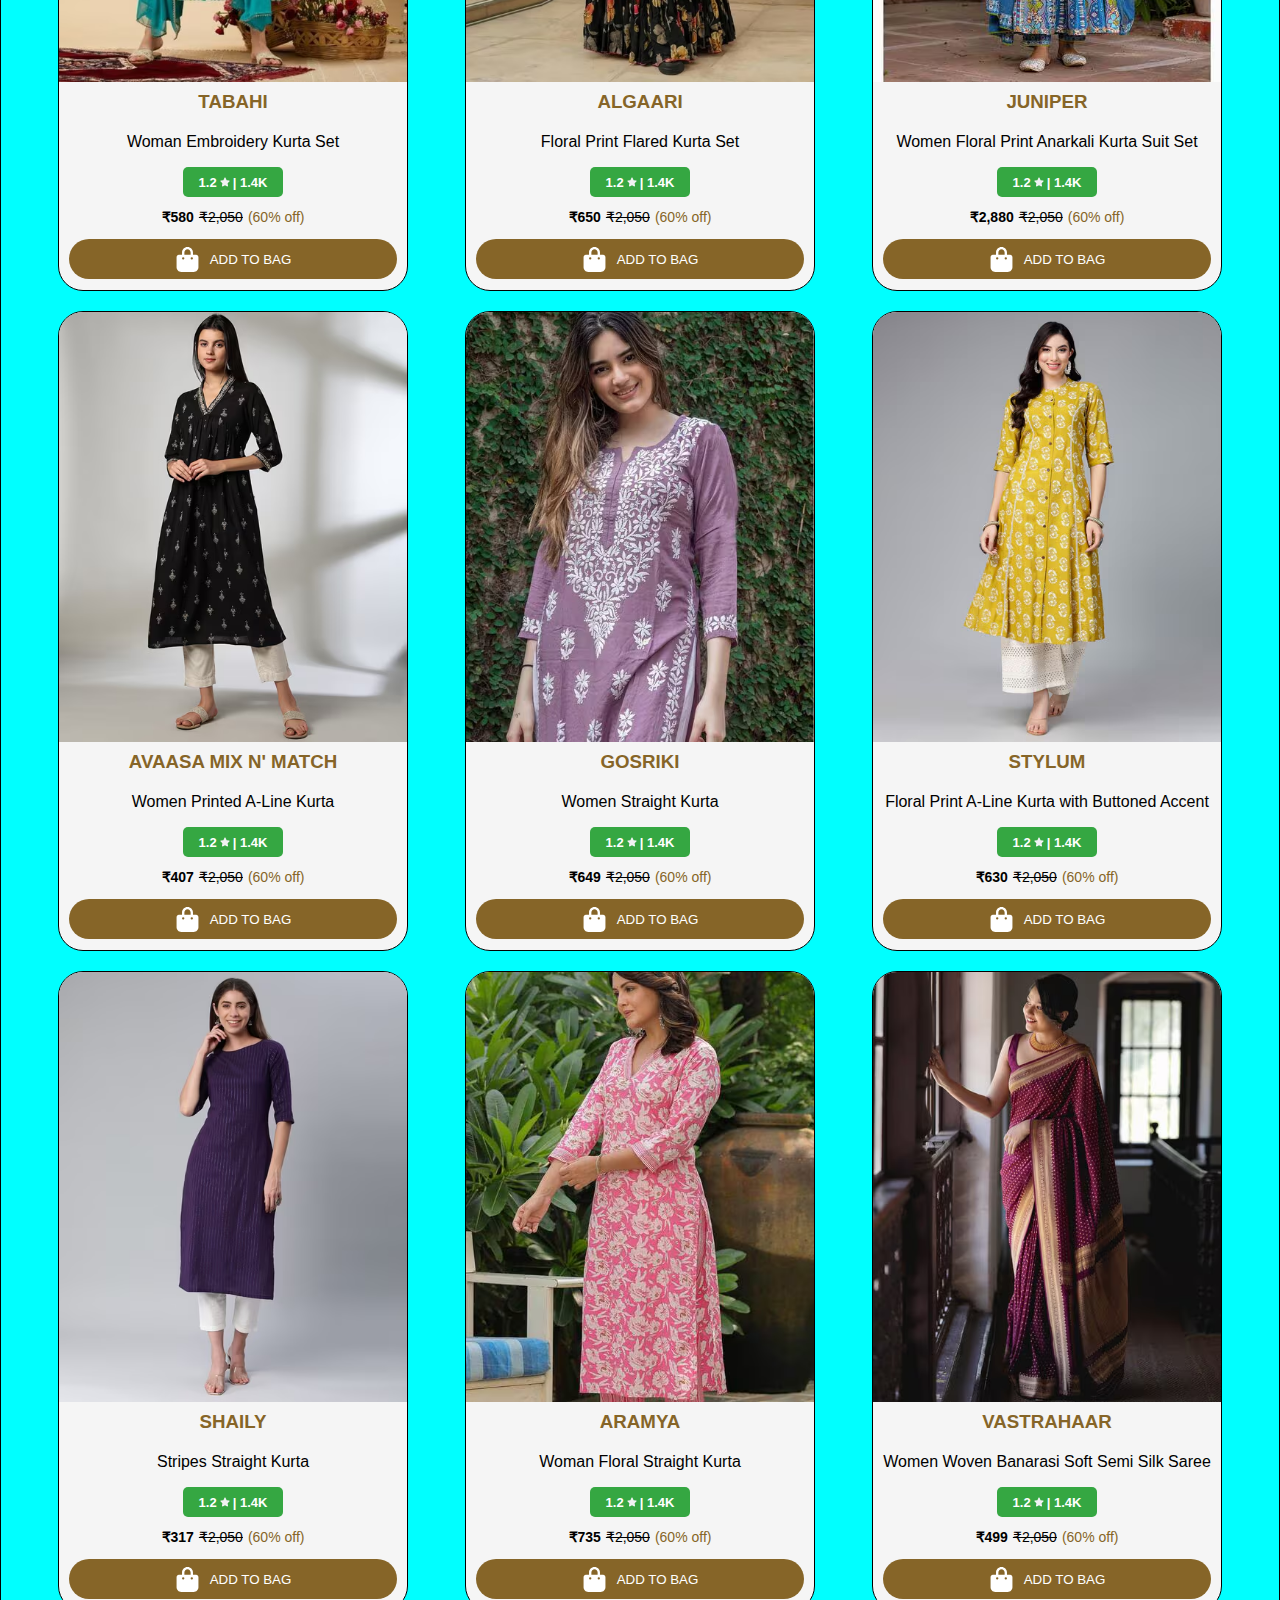
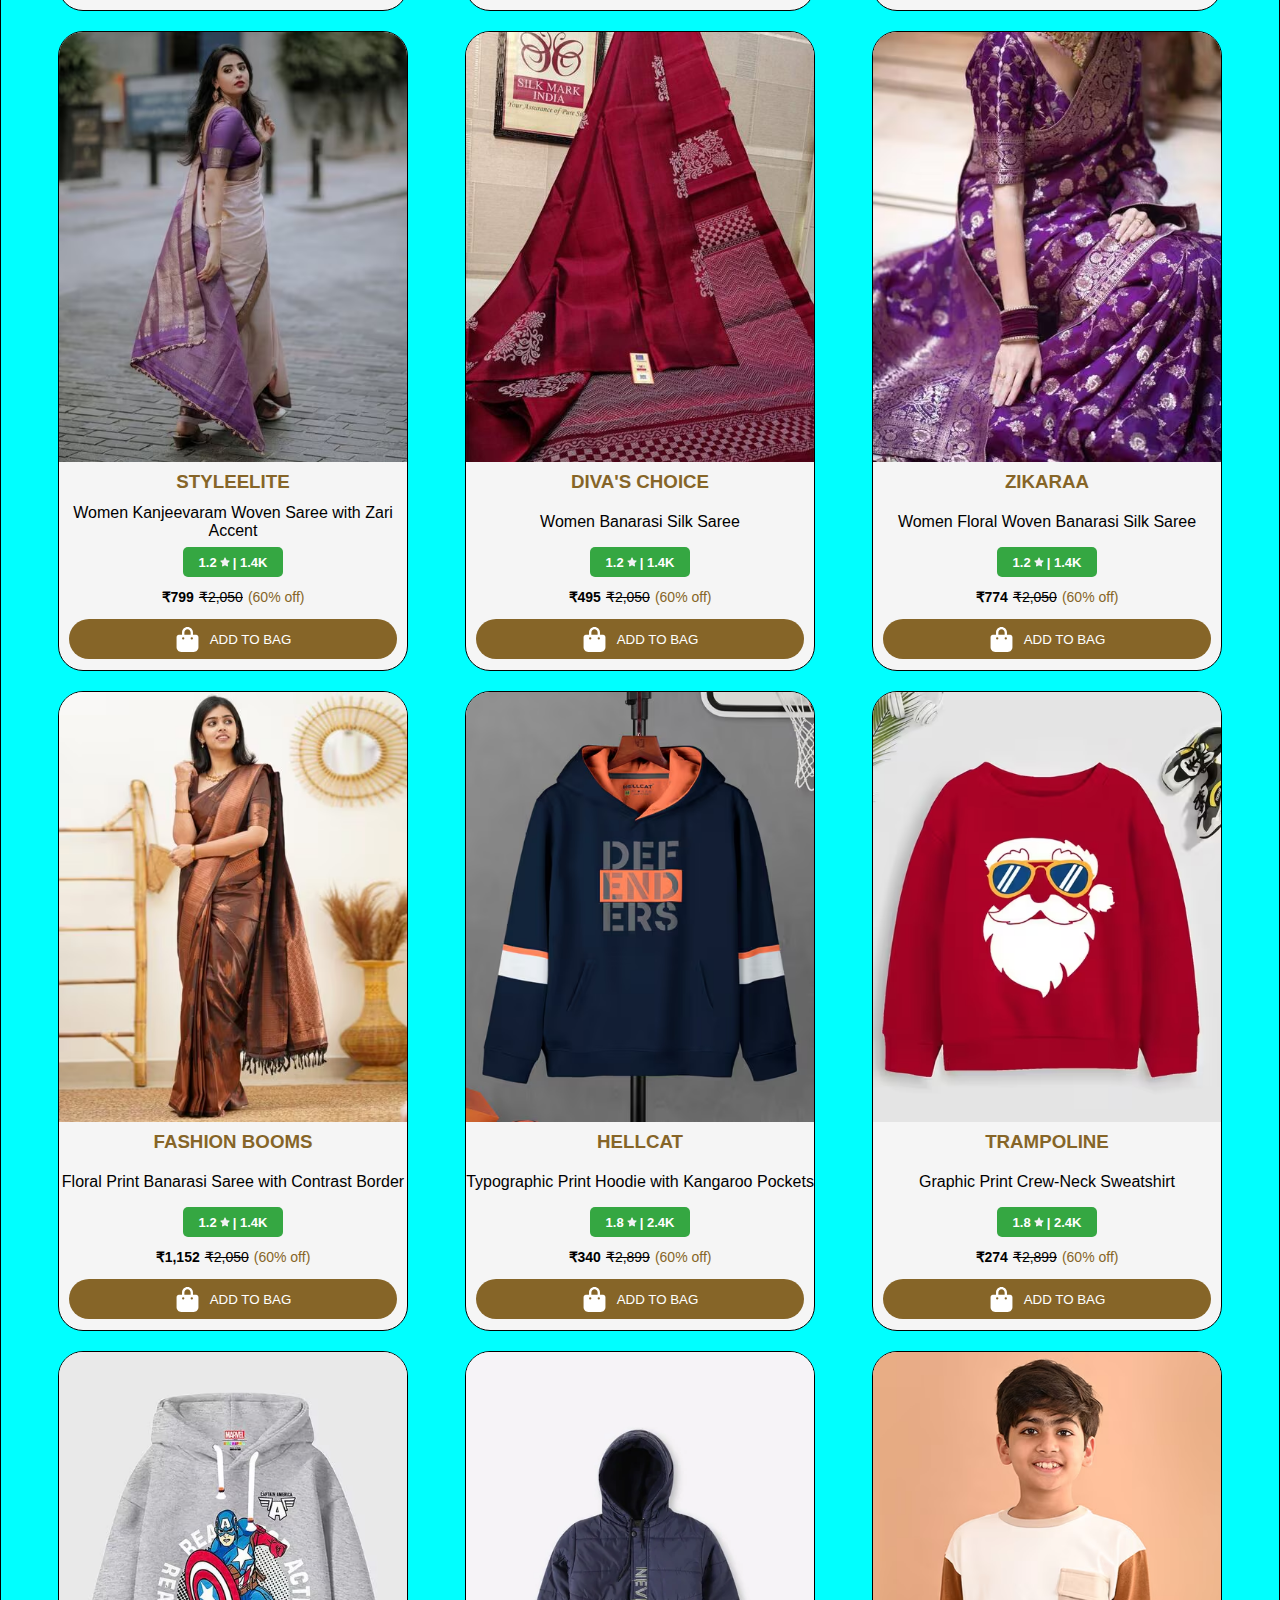
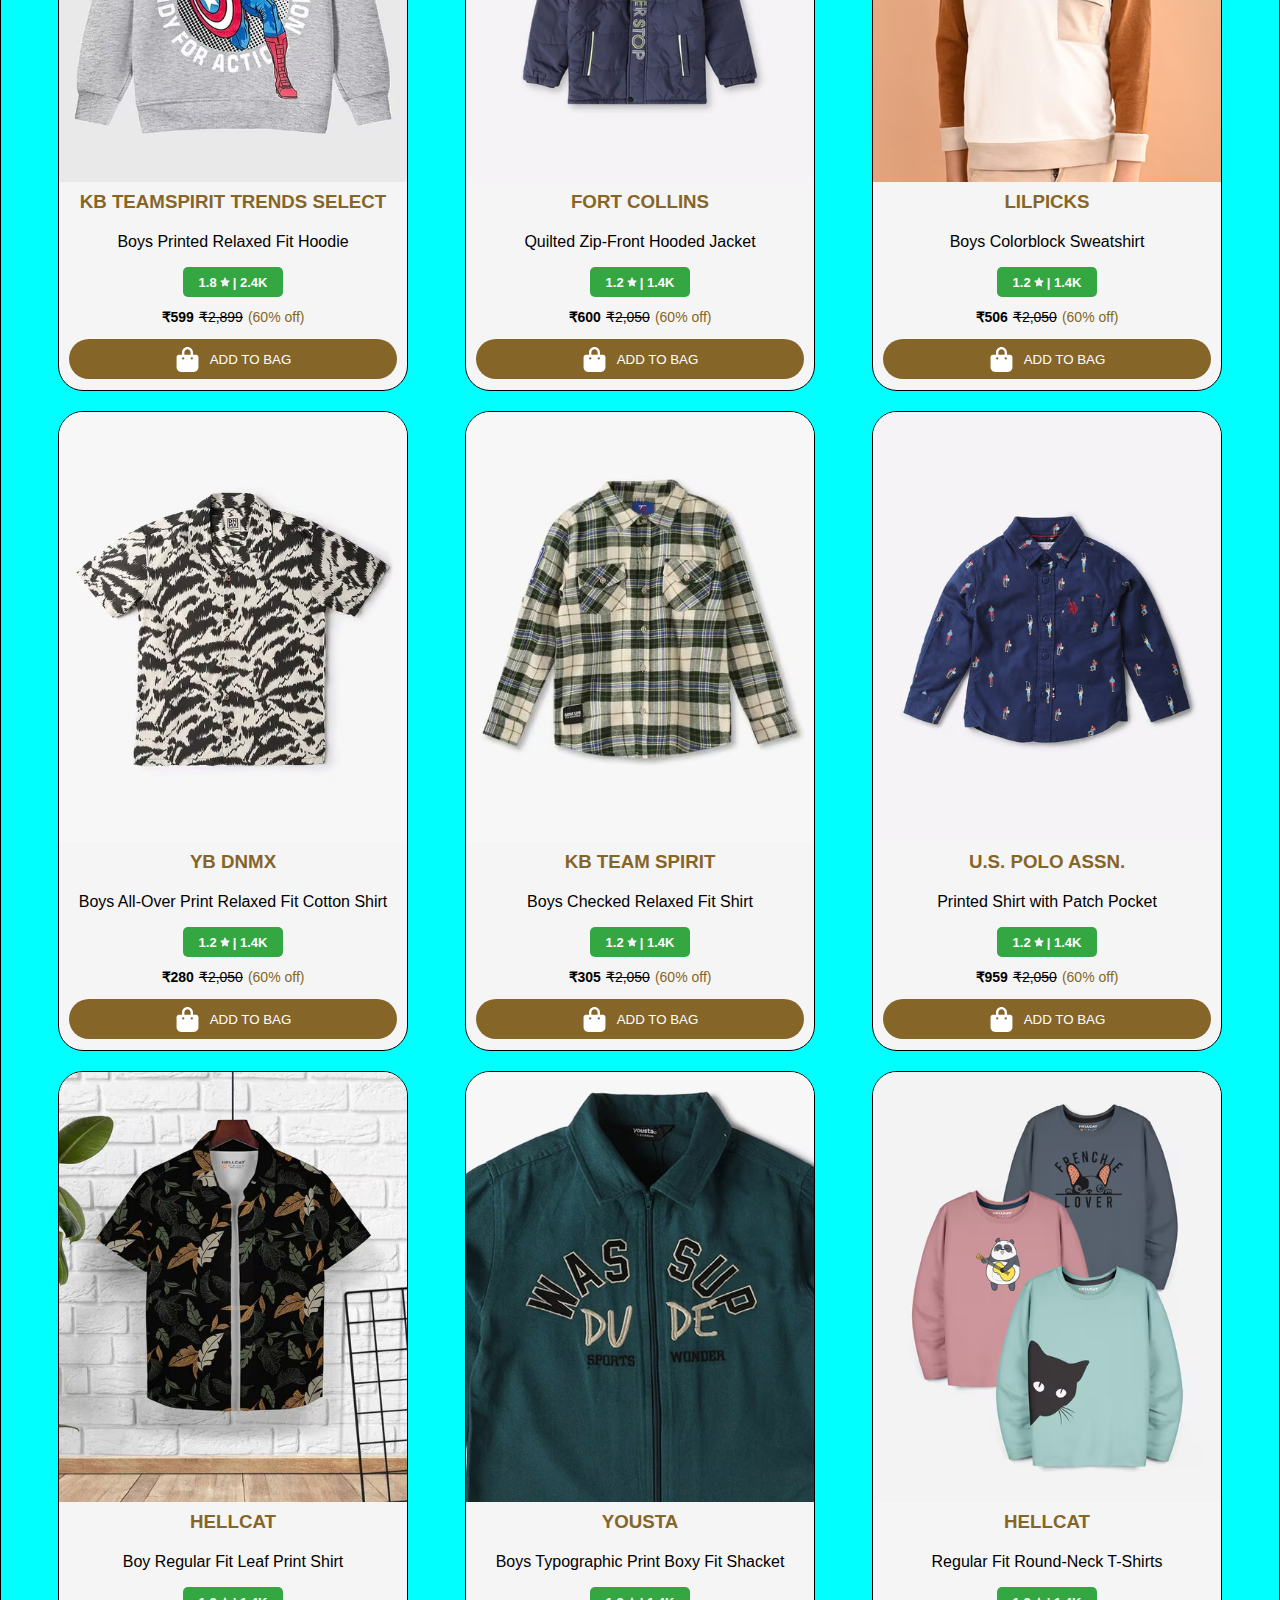
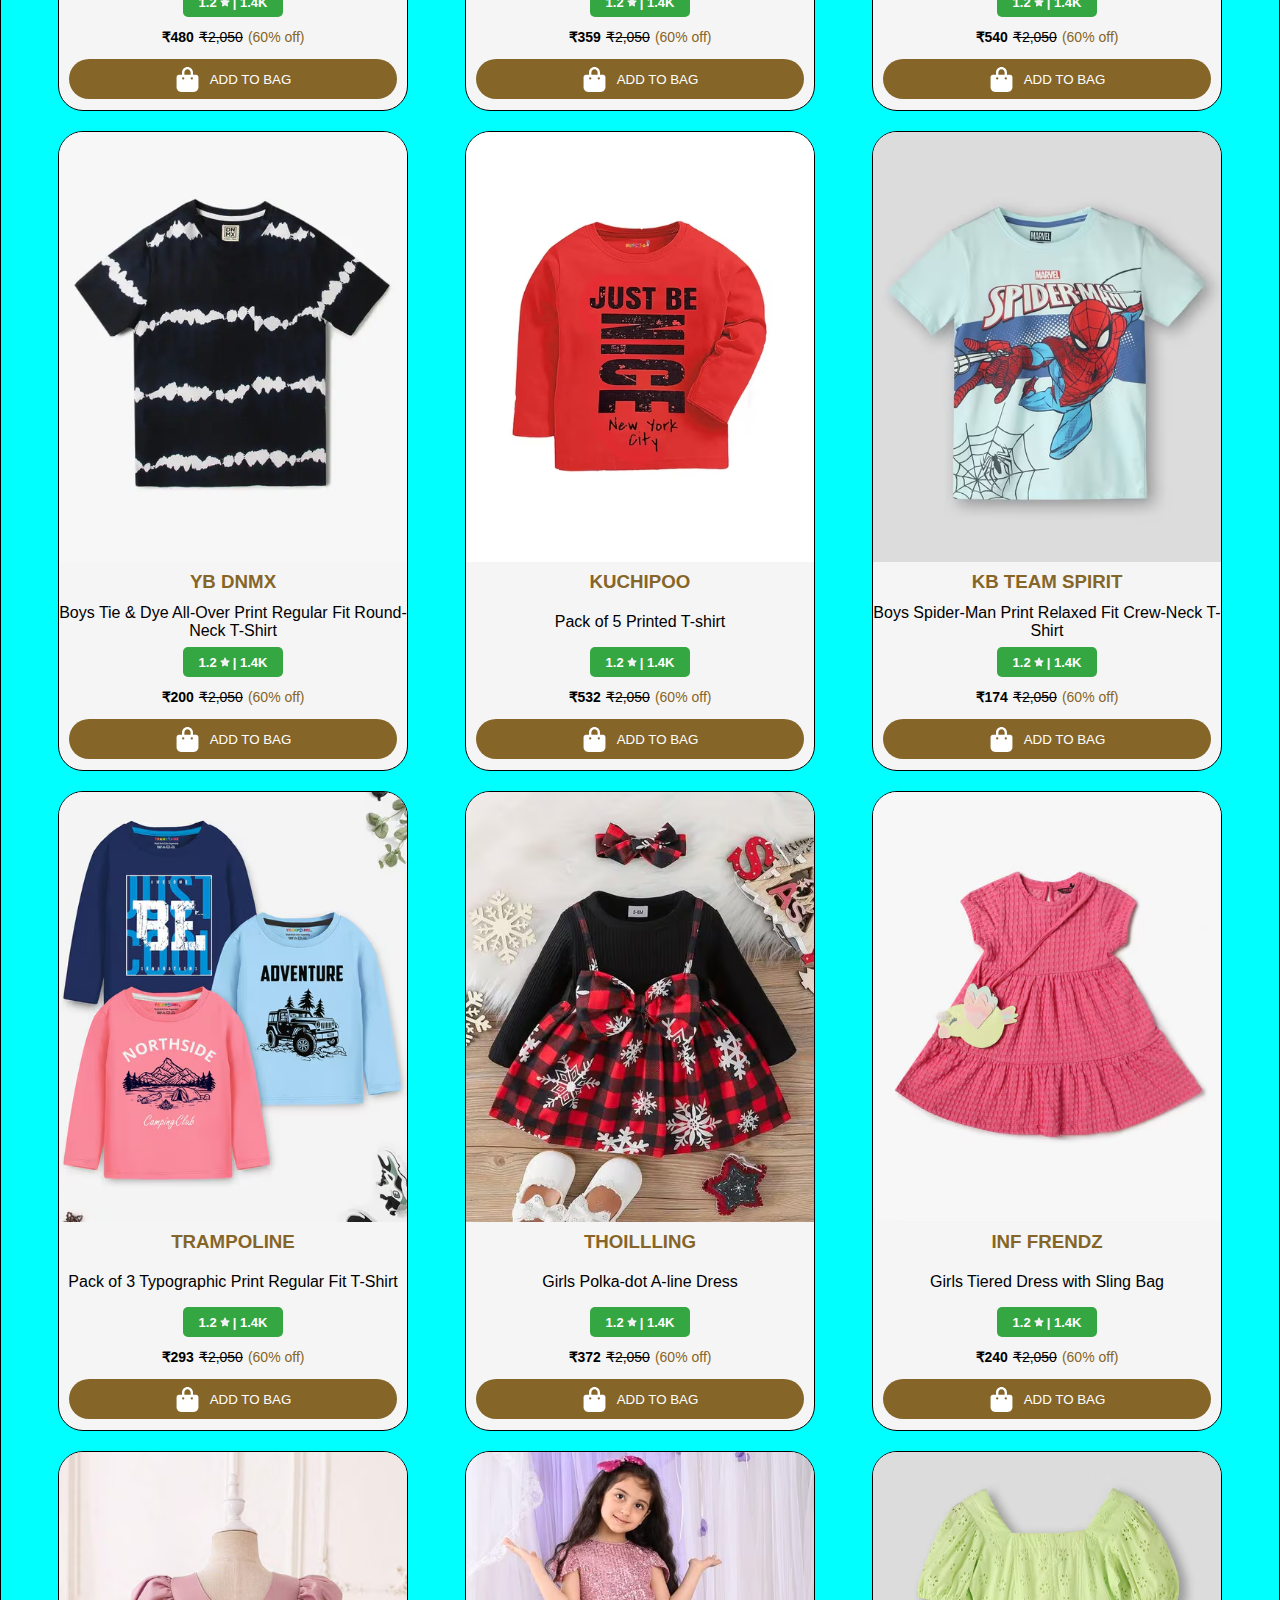
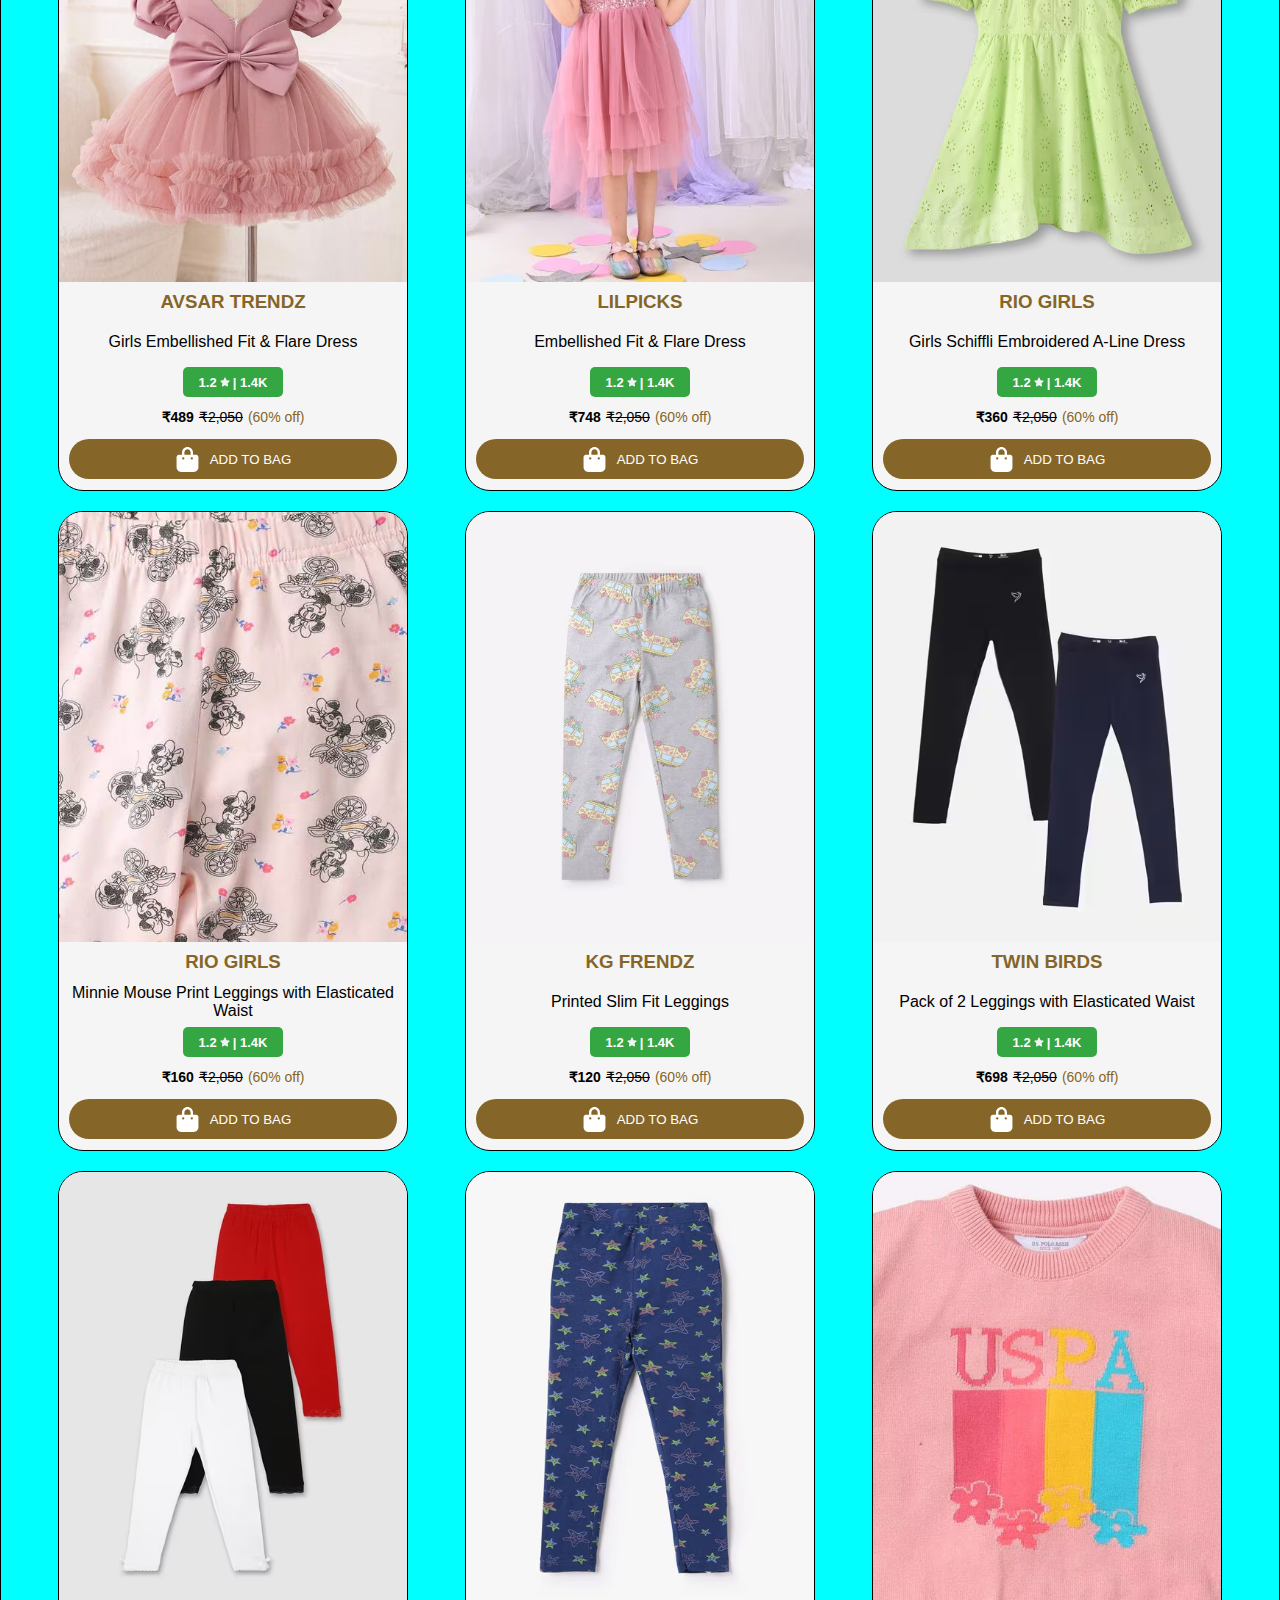
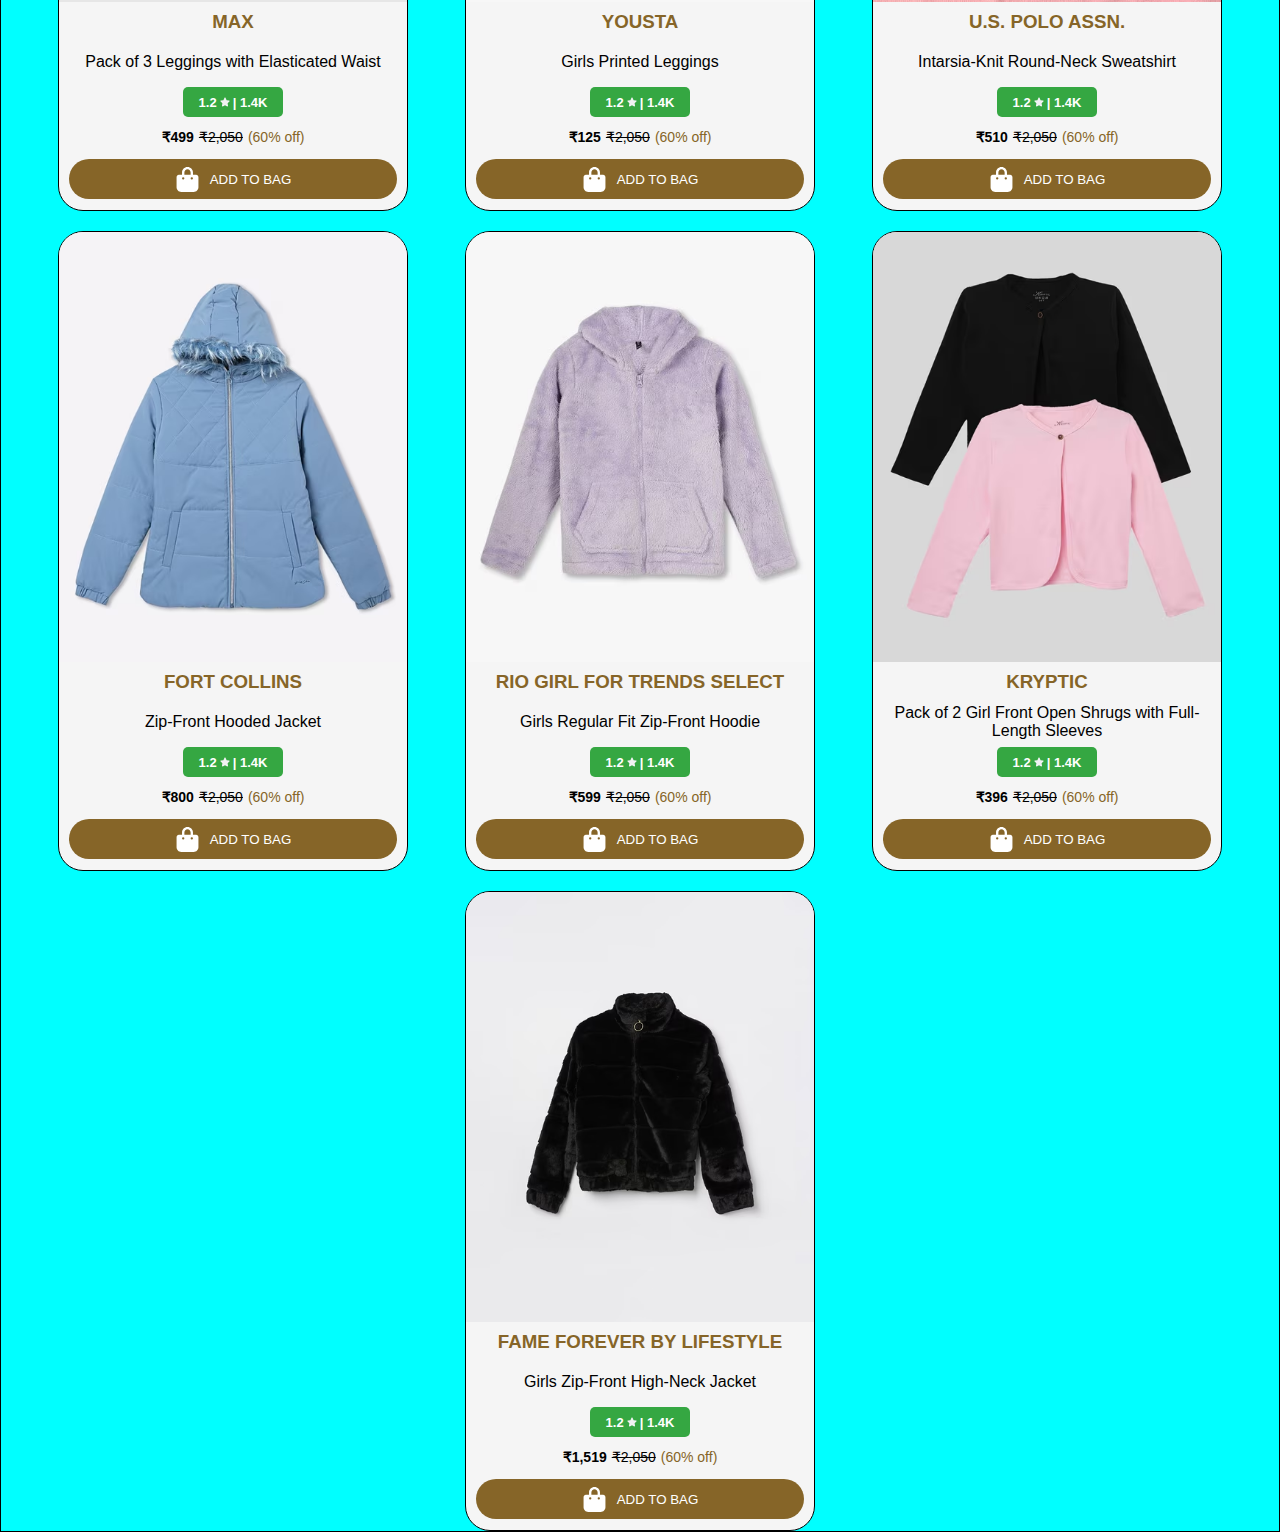
==== commit f4b40816: "hello" ====
--- a/index.html
+++ b/index.html
@@ -11,9 +11,9 @@
       <div class="left_side">Fashion Fizz</div>
       <div class="center_side">
         <ul>
-          <li><button>Man</button></li>
-          <li><button>Woman</button></li>
-          <li><button>Kid's</button></li>
+          <li><button onclick="onlyMenCloath()">Men</button></li>
+          <li><button onclick="onlyWomenCloath()">Women</button></li>
+          <li><button onclick="onlyKidsCloath()">Kid's</button></li>
         </ul>
       </div>
       <div class="right_side">
@@ -46,7 +46,7 @@
                 />
               </div>
             </a>
-            <div class="counter">12</div>
+            <div class="counter">0</div>
           </button>
         </div>
       </div>
@@ -54,11 +54,7 @@
 
     <!-- navbar end -->
 
-    <div class="container">
-     
-        
-    
-    </div>
+    <div class="container"></div>
 
     <script src="./Asset/JS/script.js"></script>
   </body>
--- a/Asset/CSS/style.css
+++ b/Asset/CSS/style.css
@@ -197,6 +197,7 @@
   overflow: hidden;
   background-color: whitesmoke;
 }
+
 .product_image {
   width: 100%;
   height: 430px;
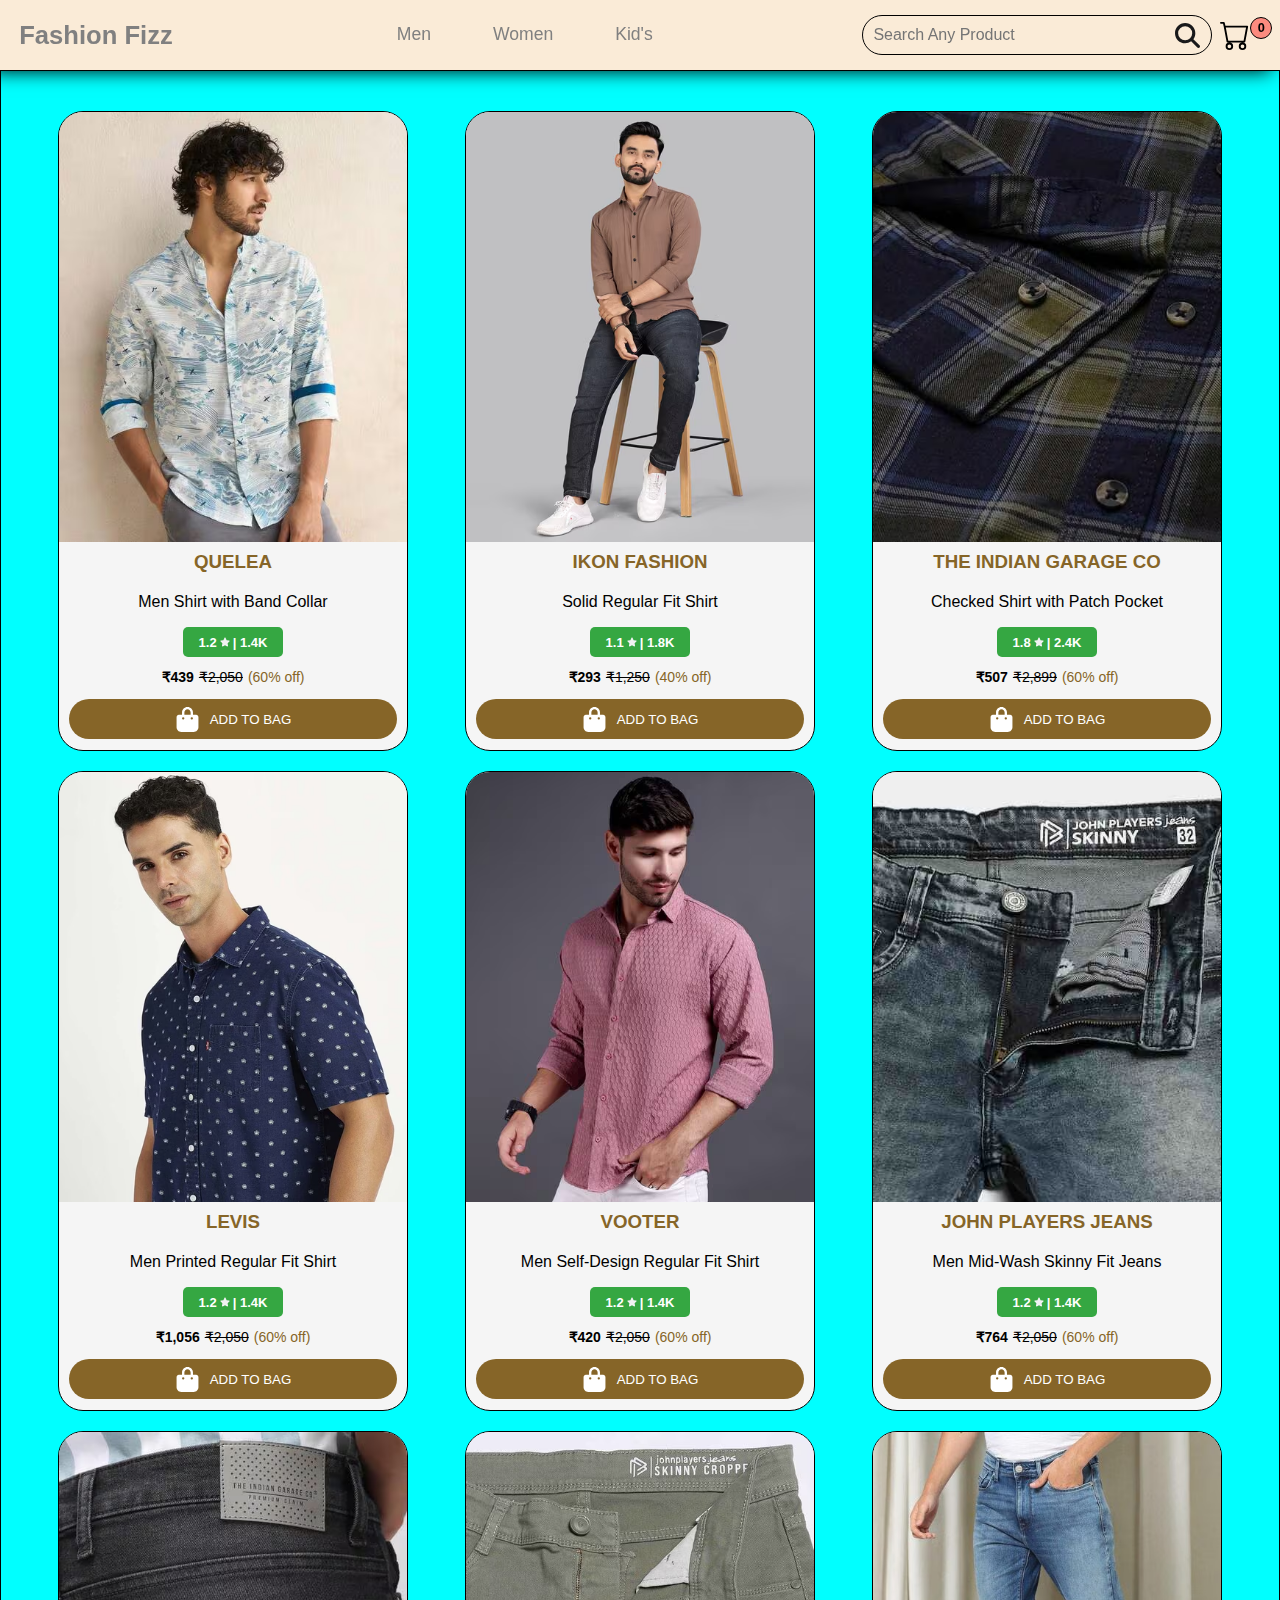
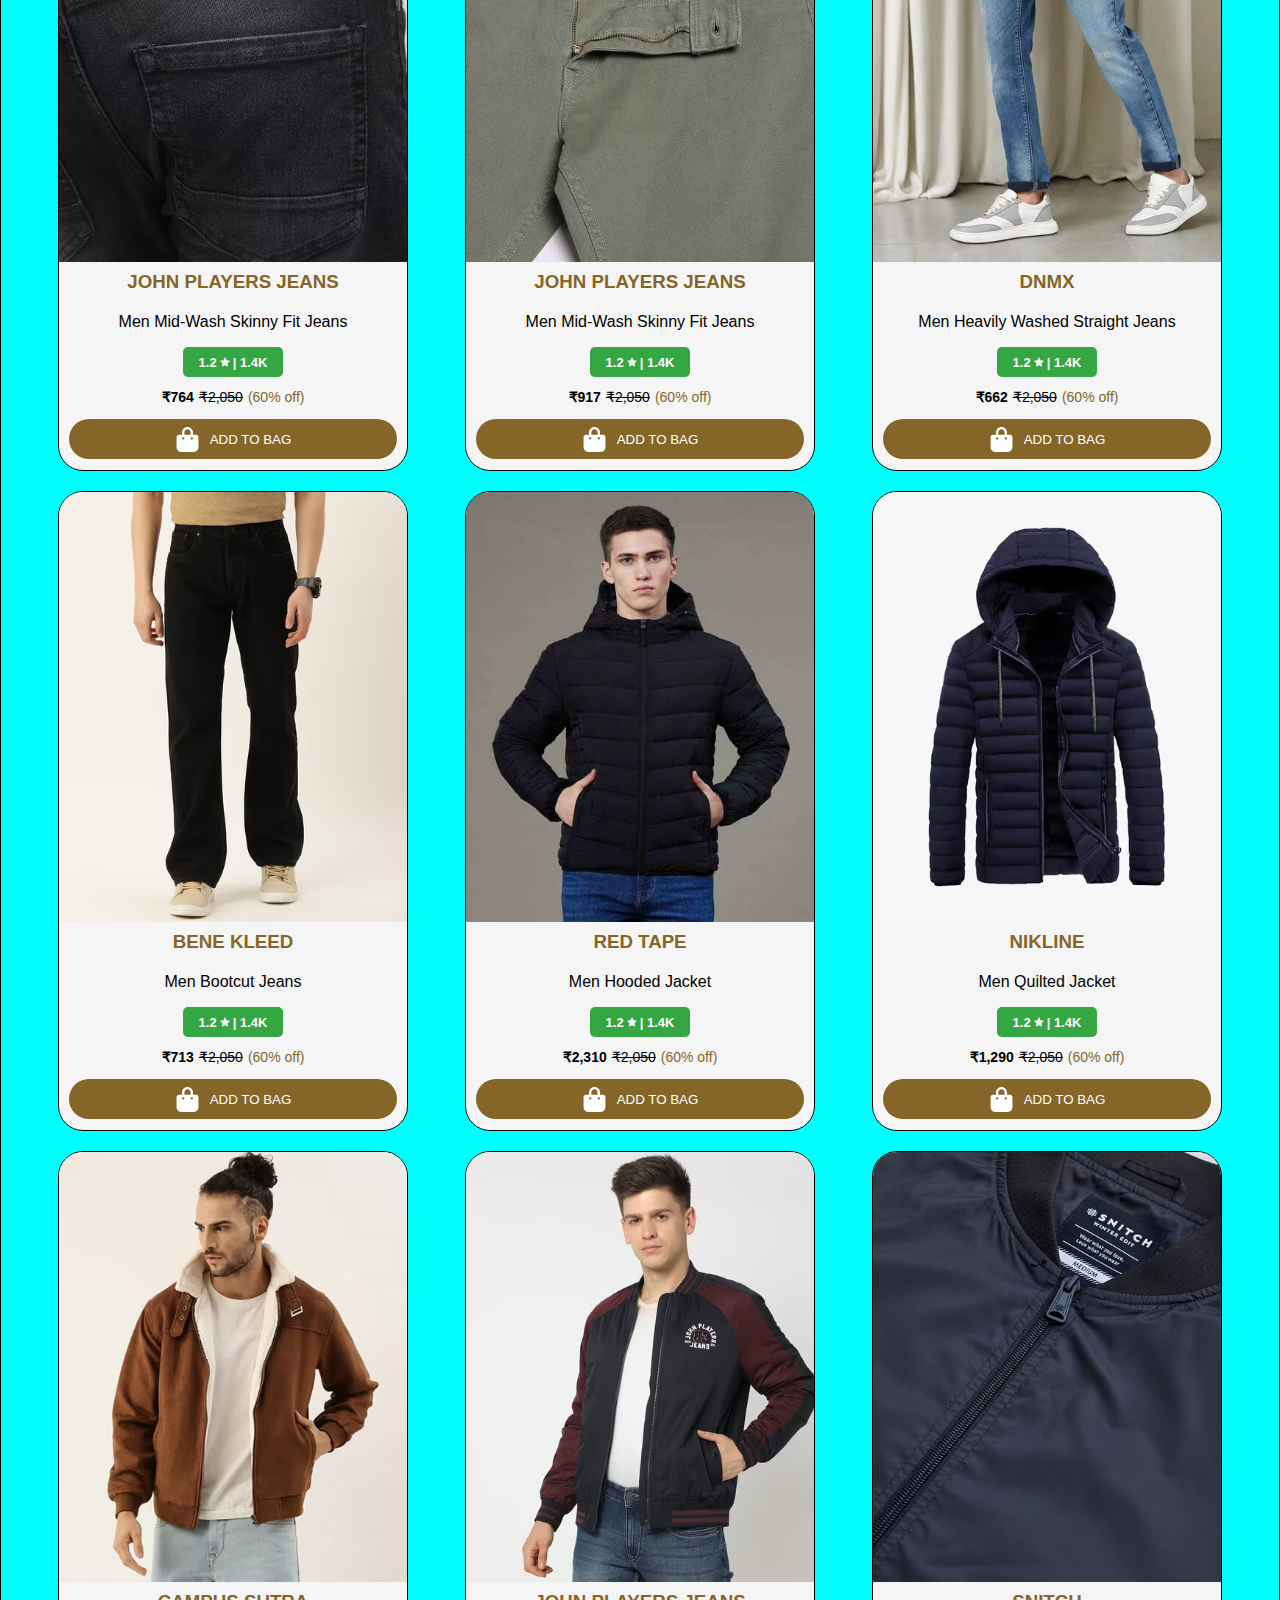
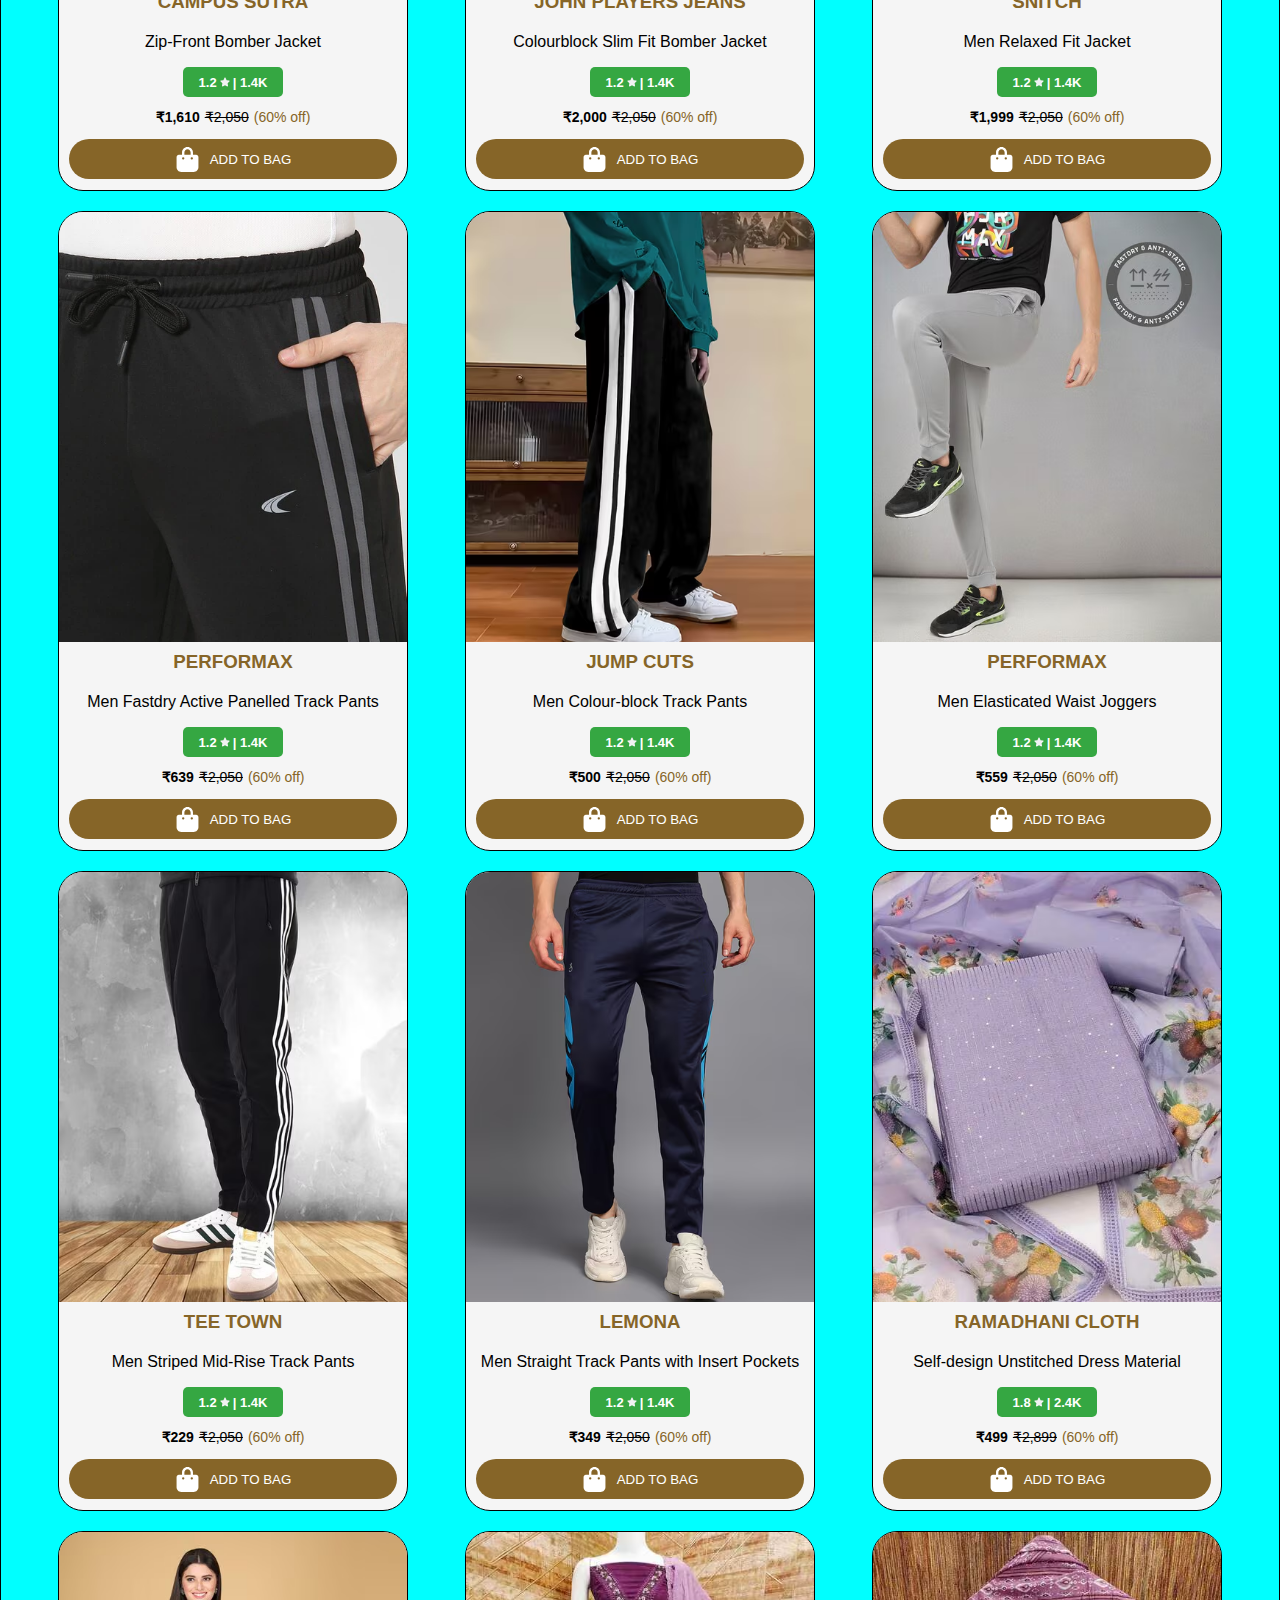
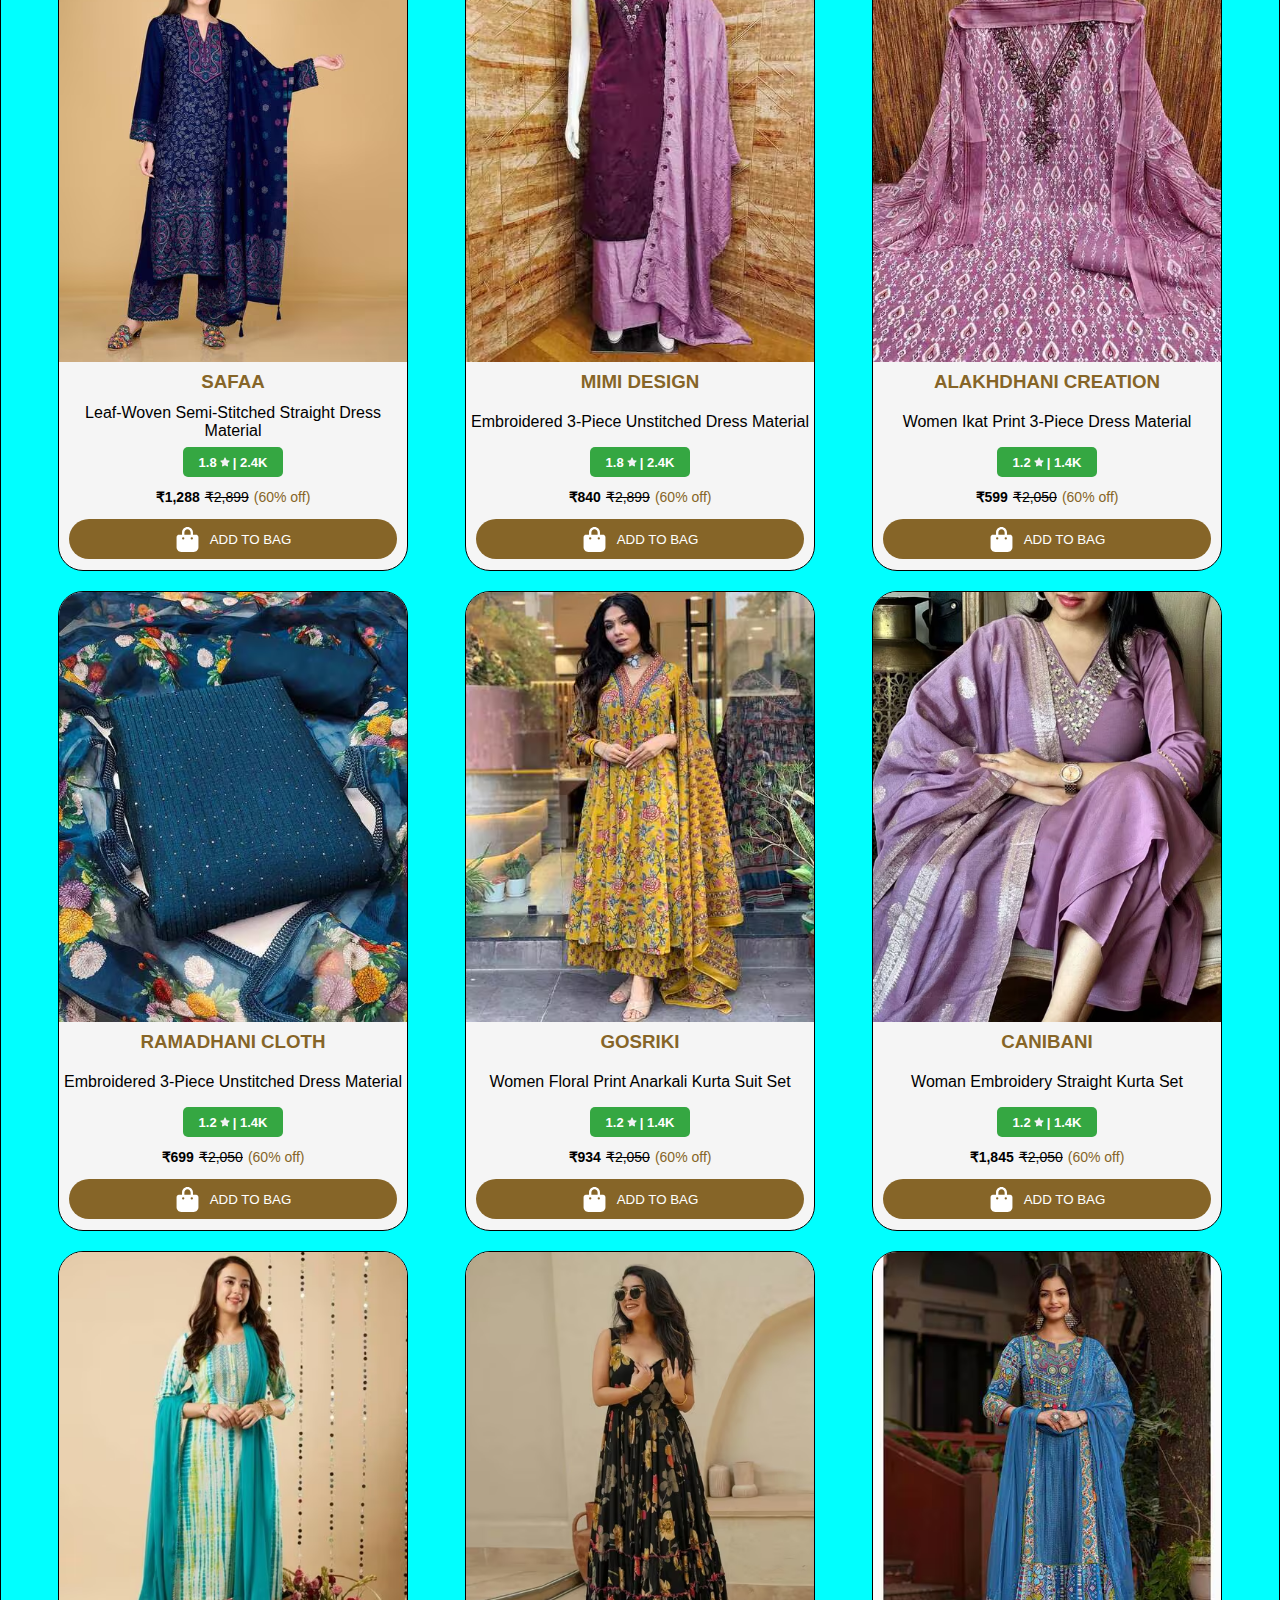
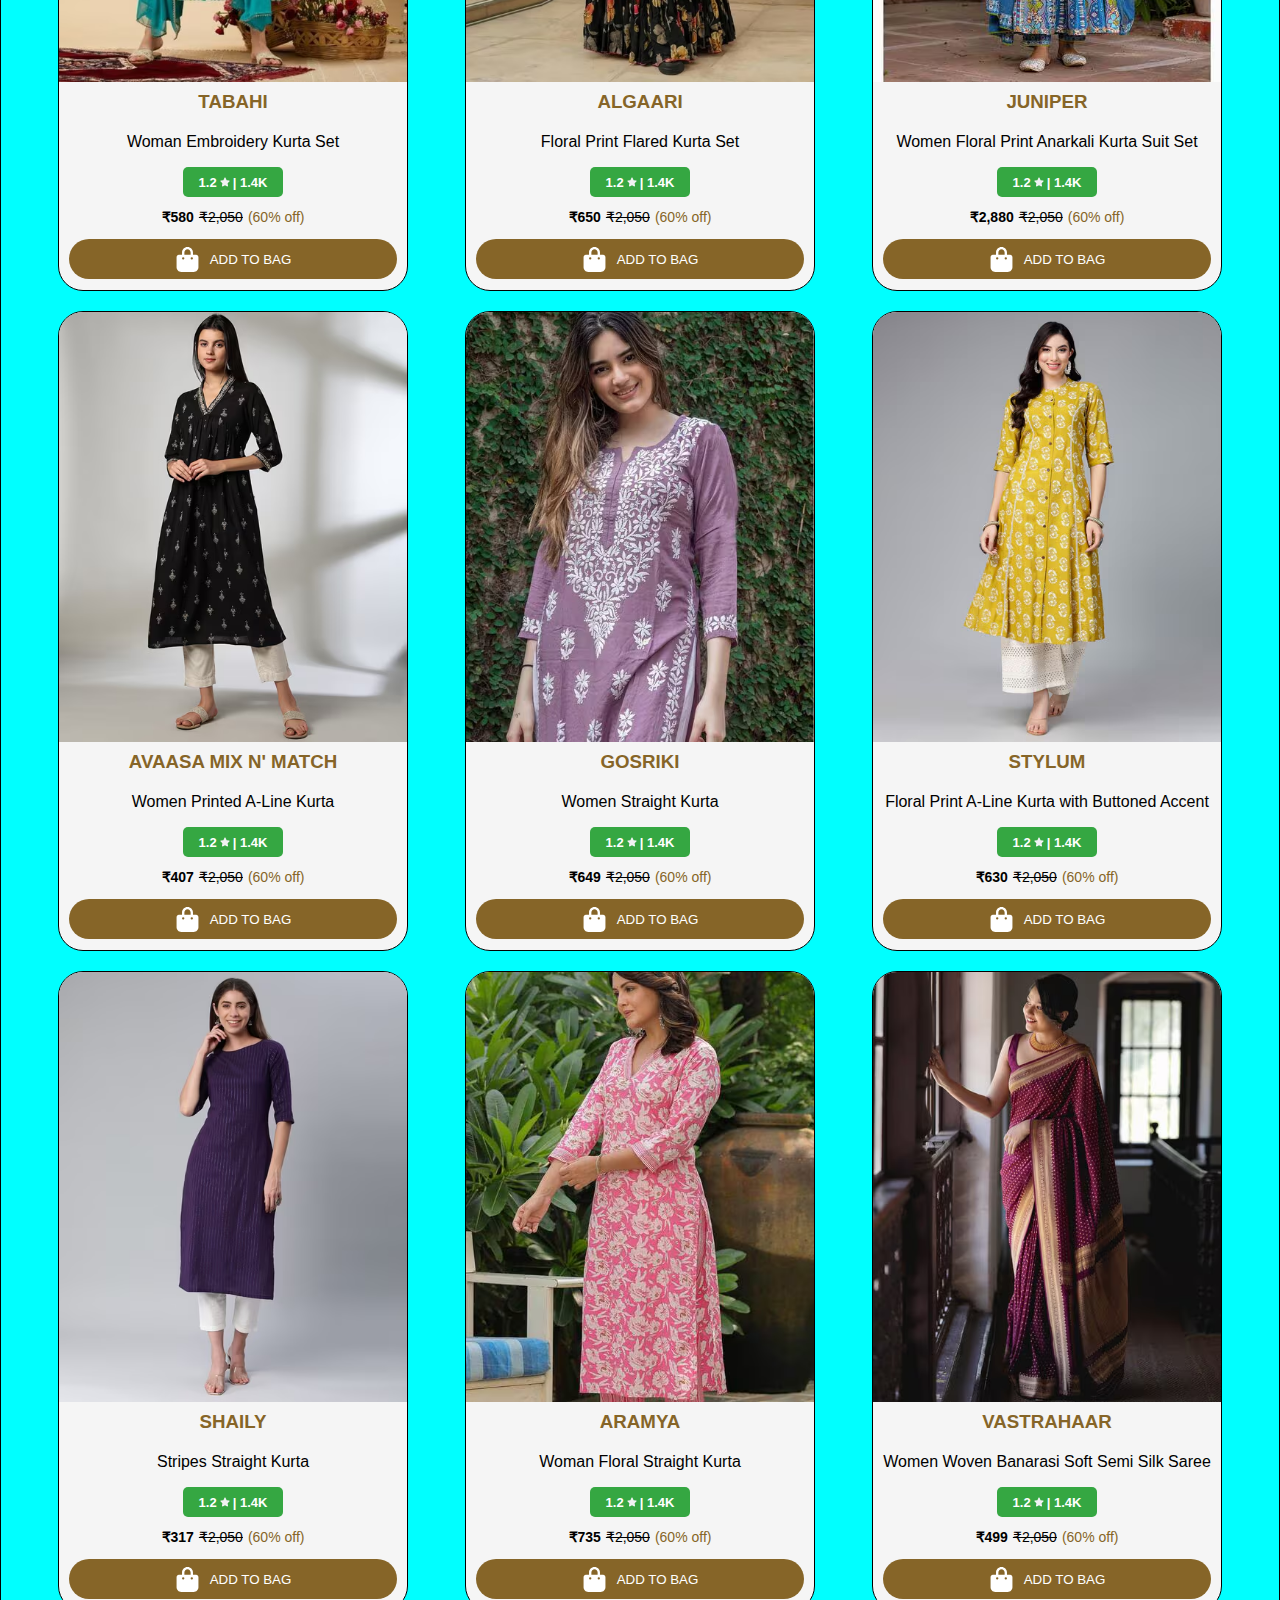
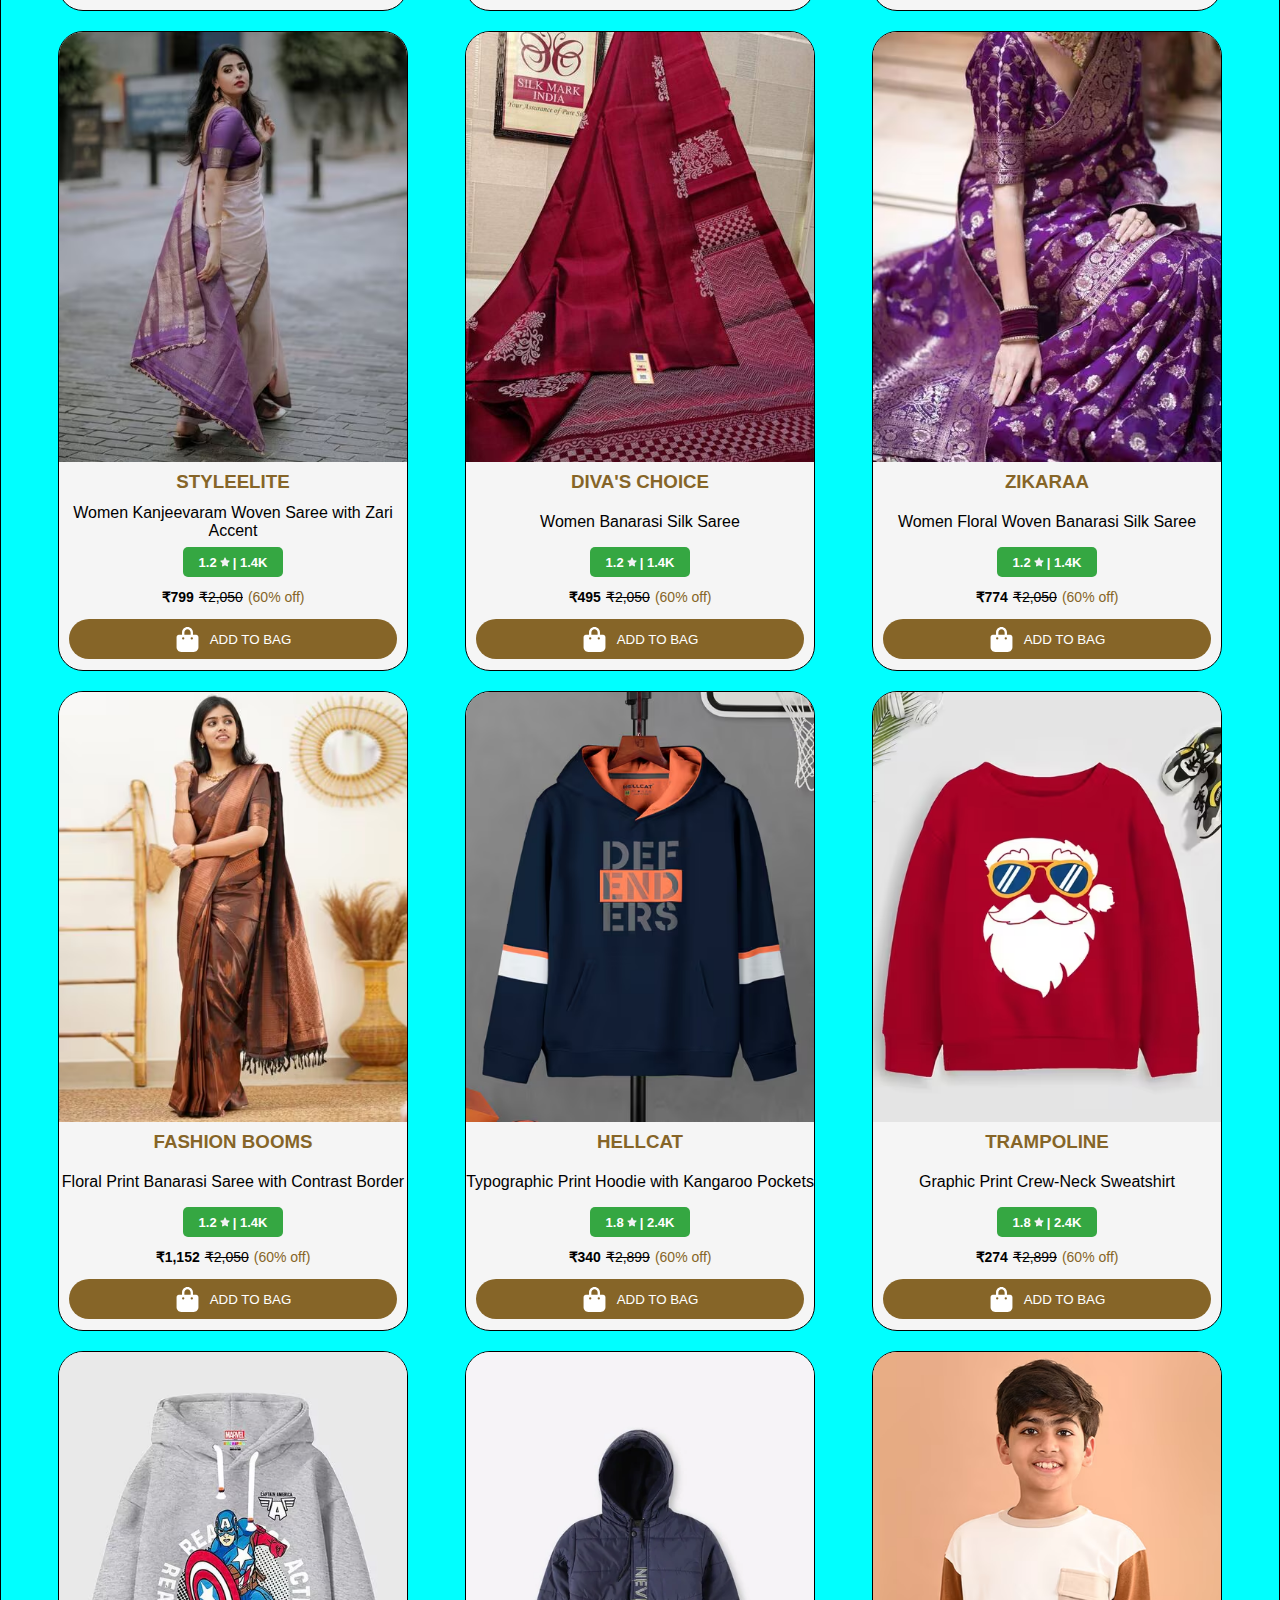
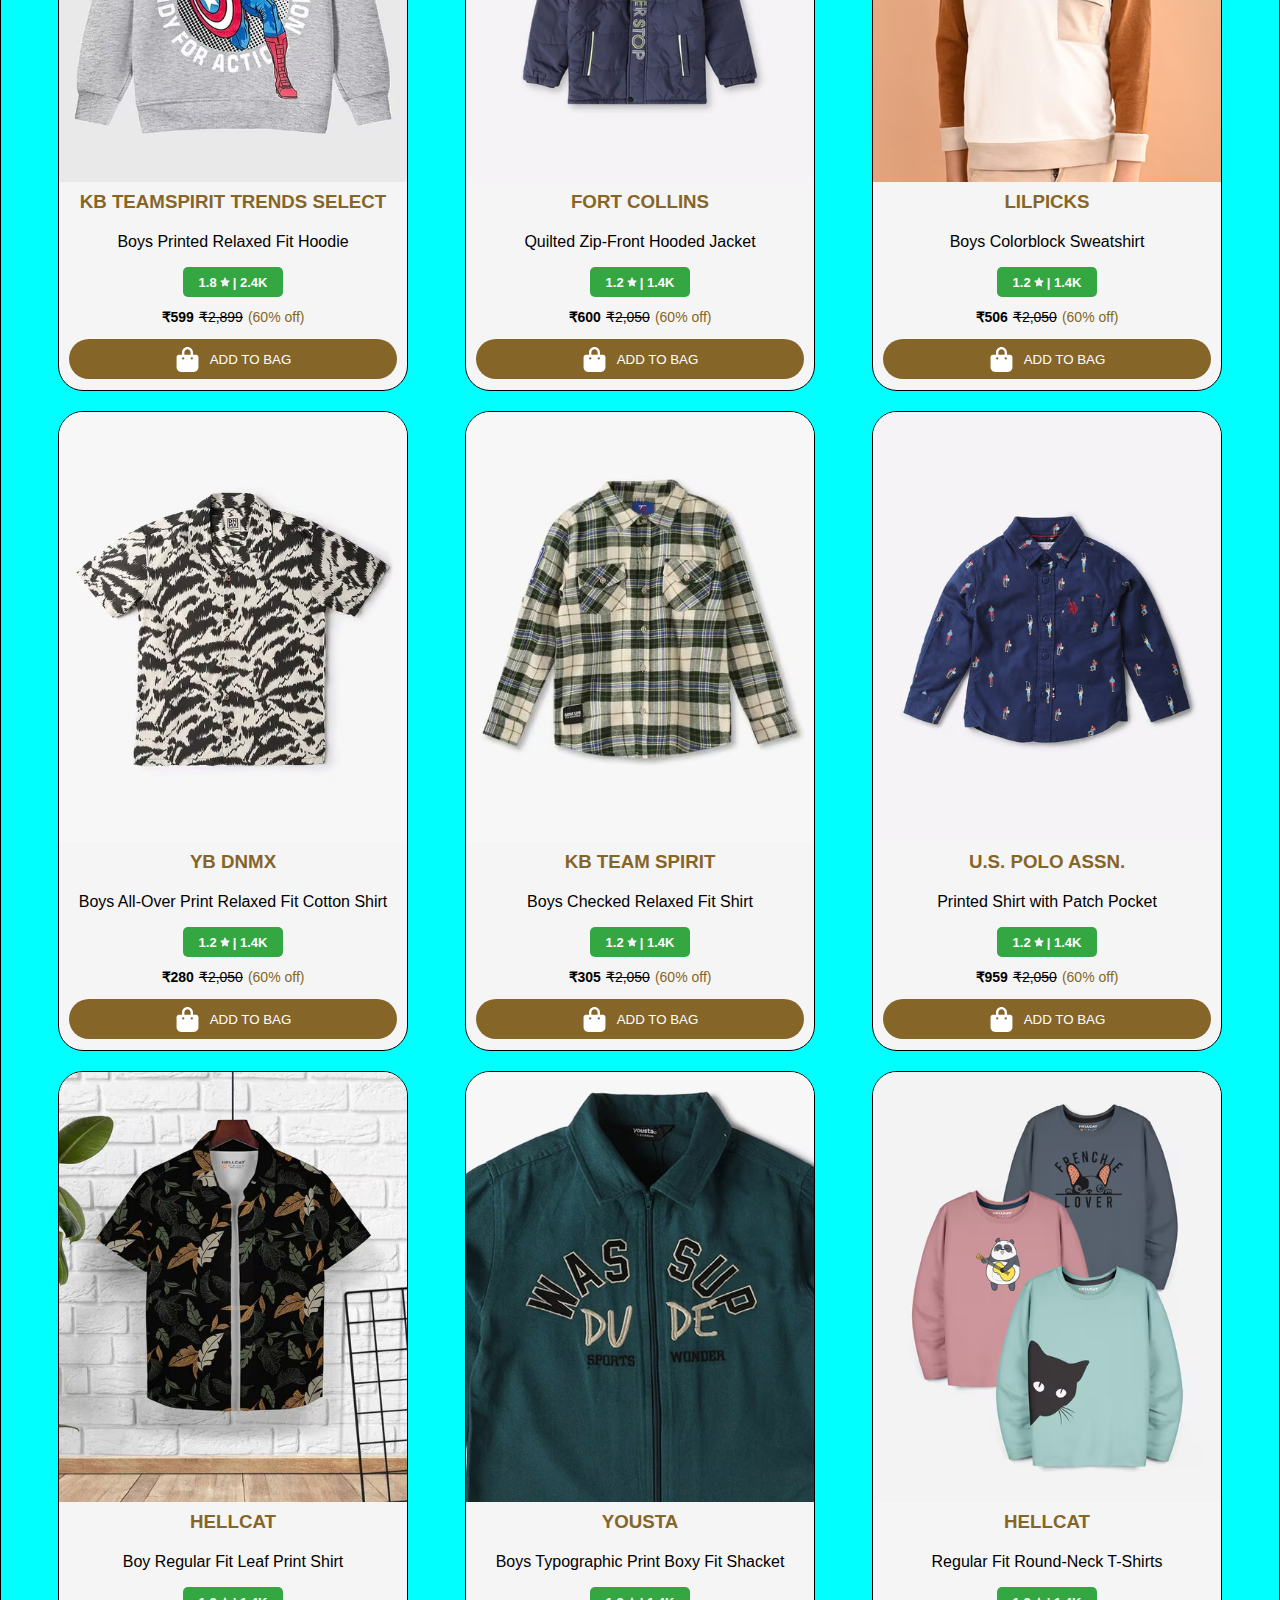
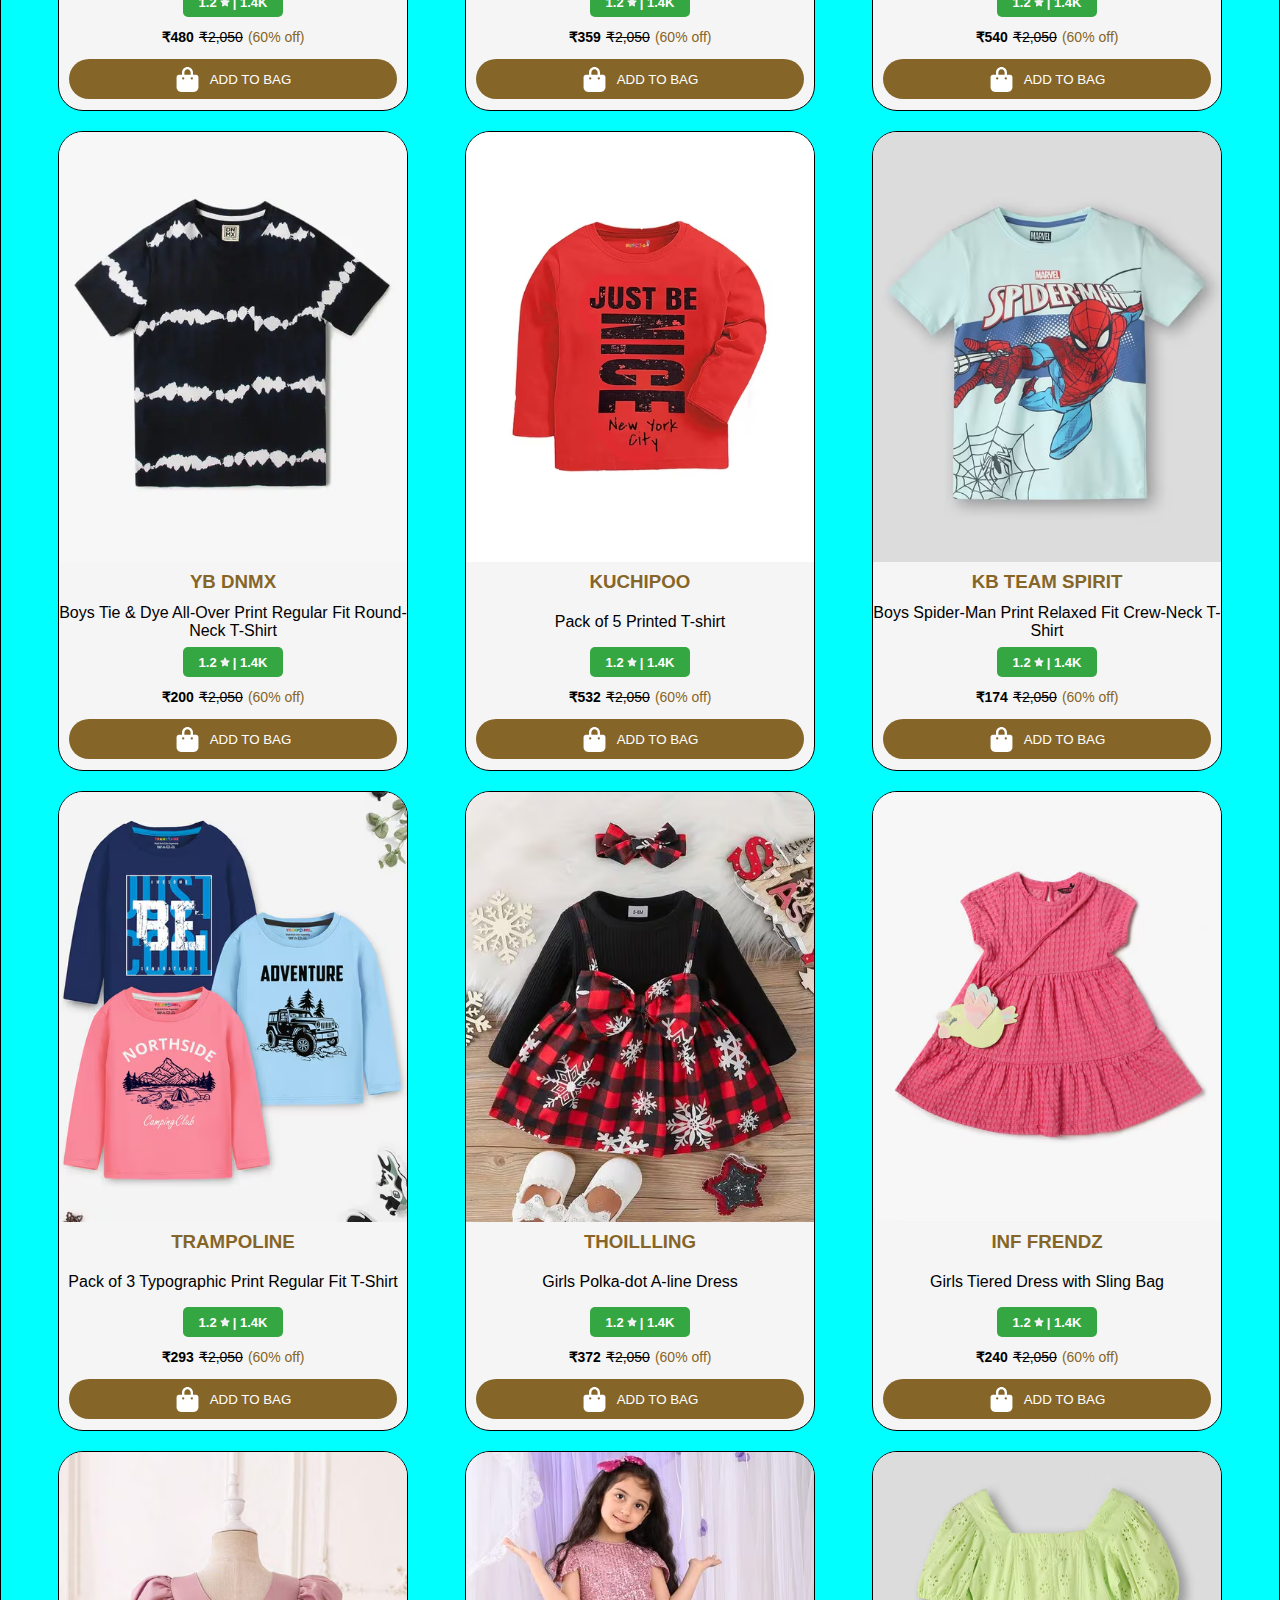
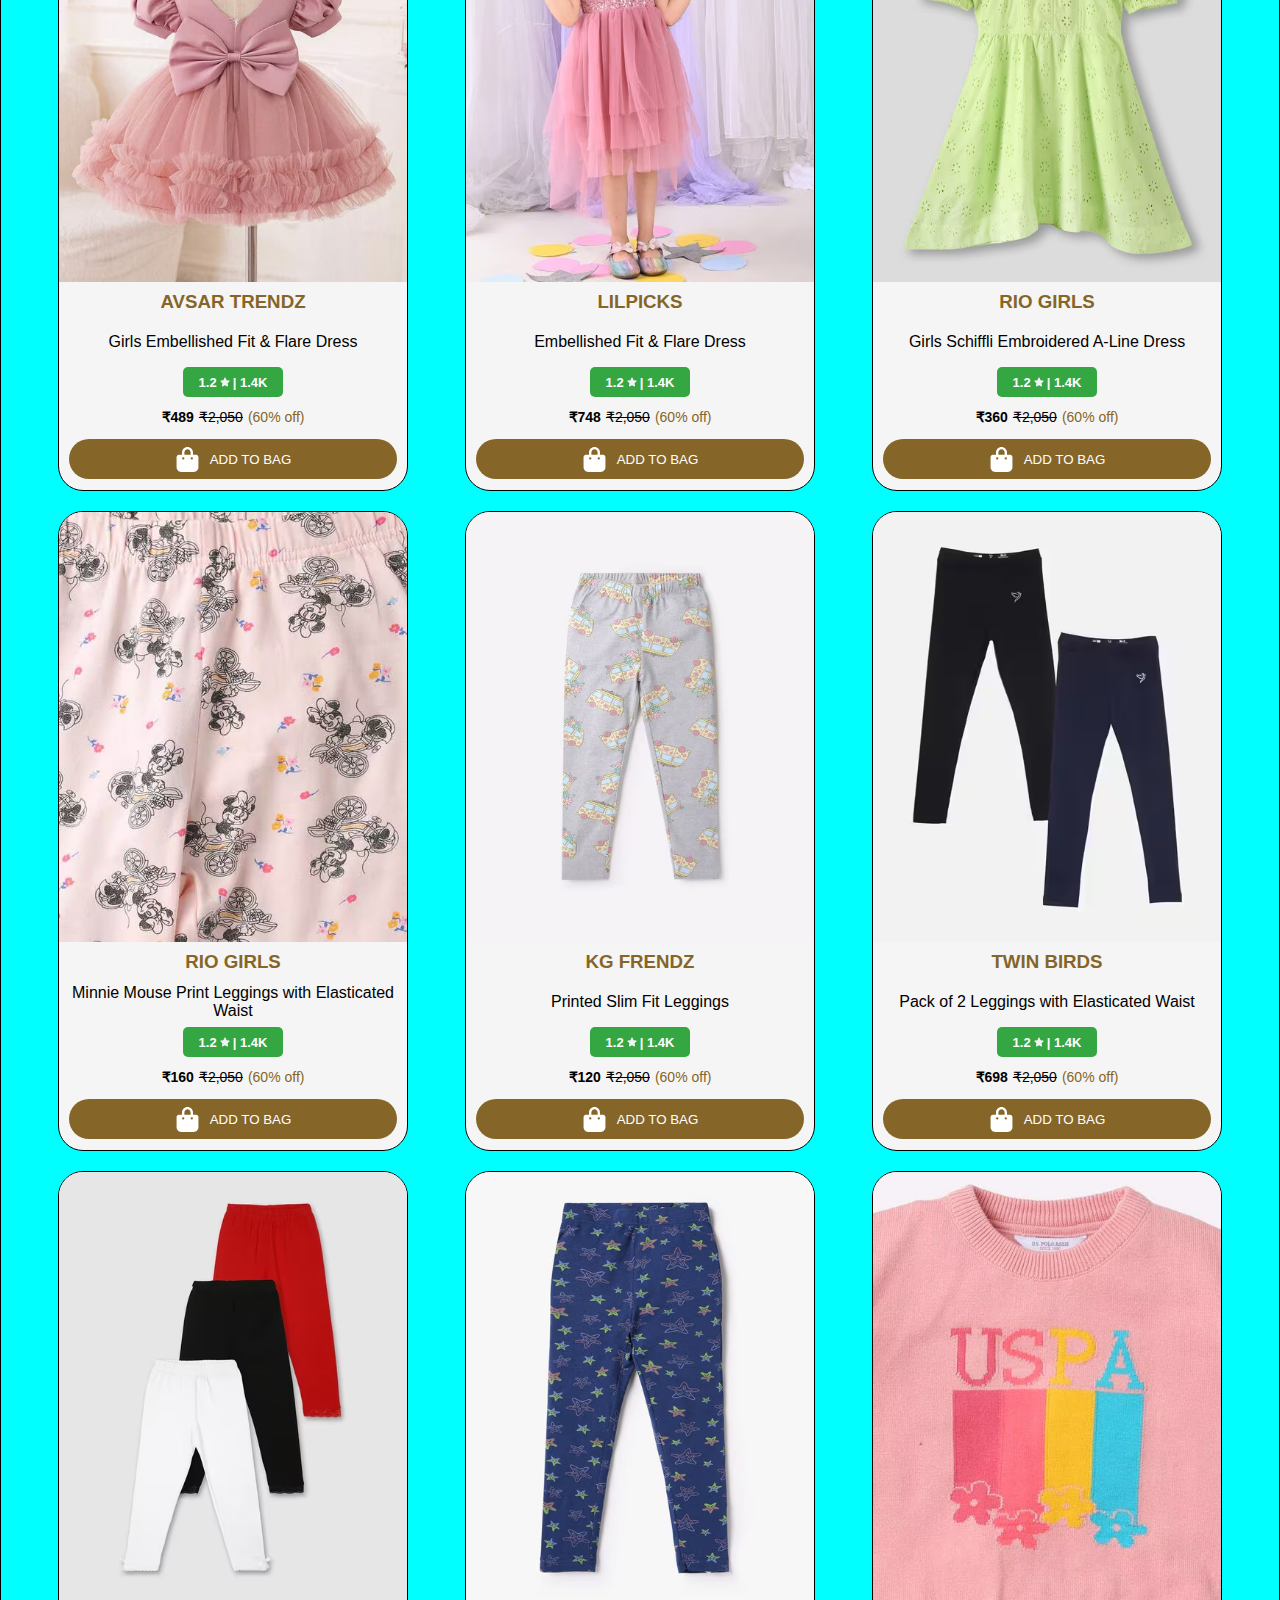
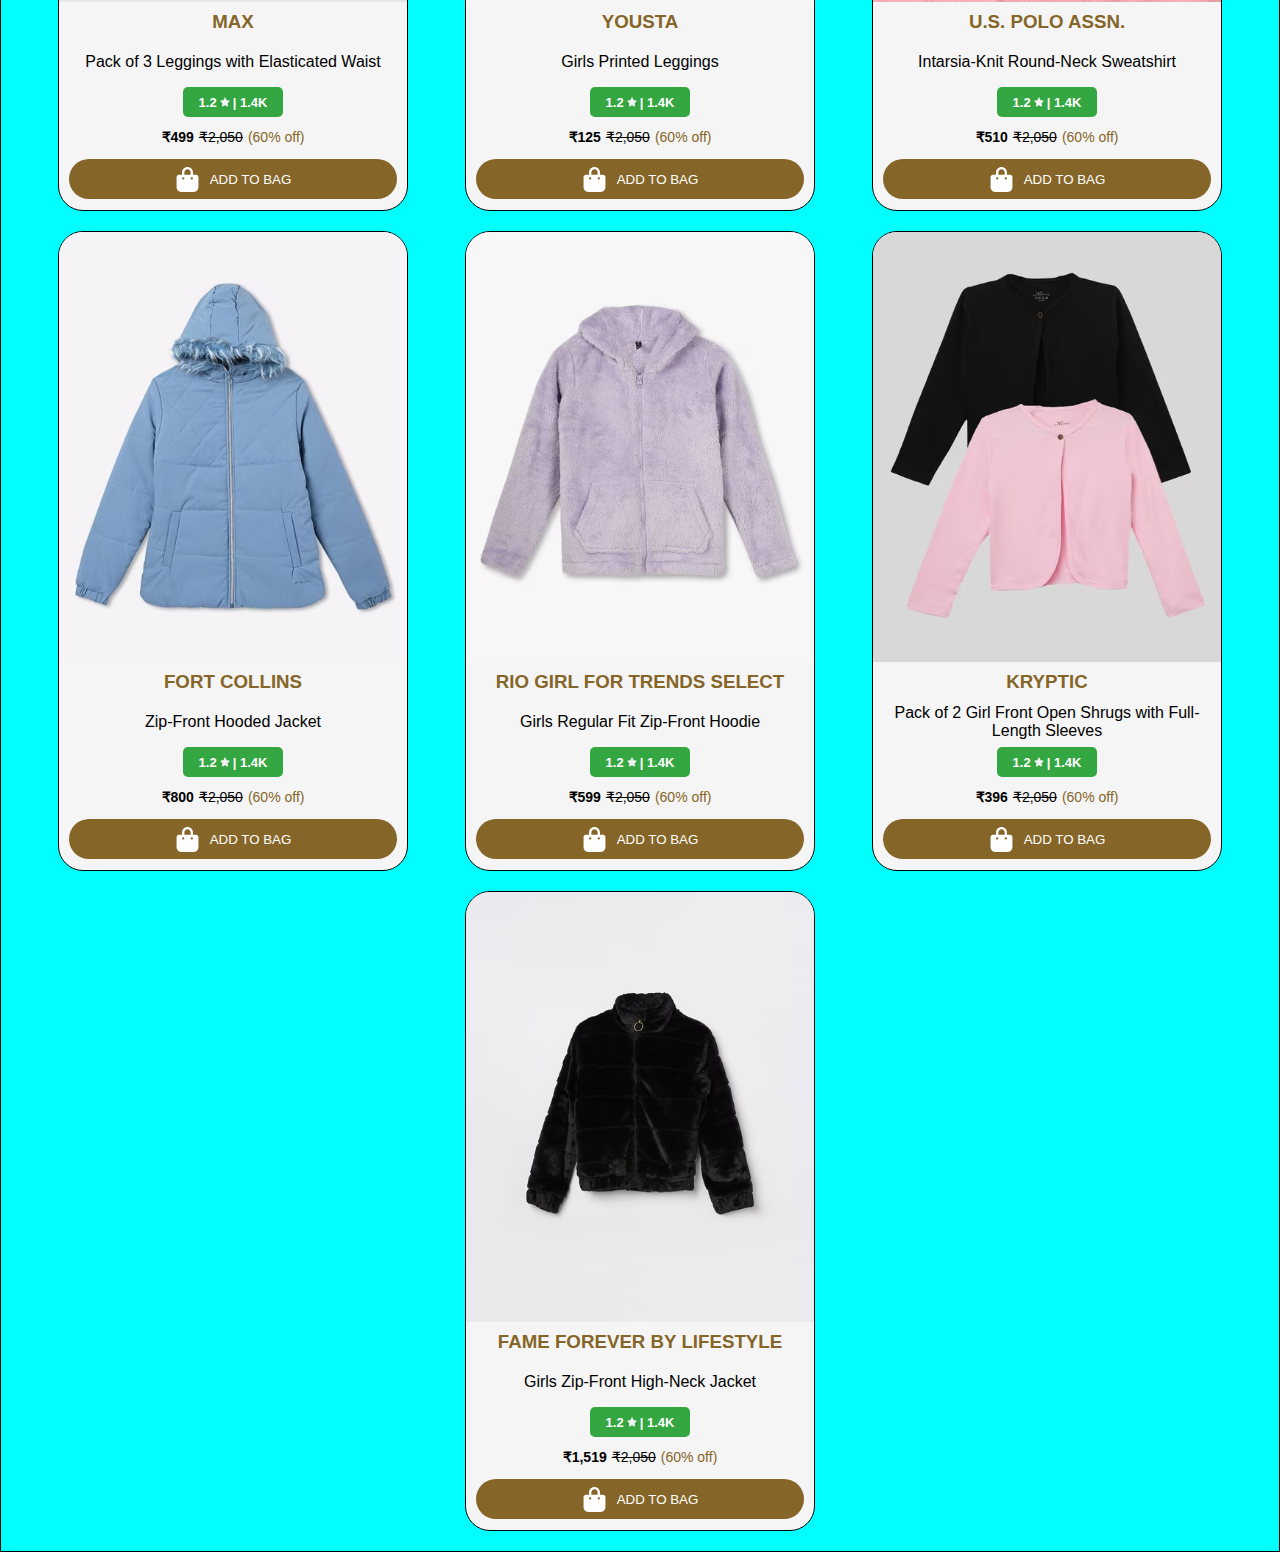
==== commit 94c69db5: "add to cart Projects" ====
--- a/index.html
+++ b/index.html
@@ -46,7 +46,7 @@
                 />
               </div>
             </a>
-            <div class="counter">0</div>
+            <div id="counter"></div>
           </button>
         </div>
       </div>
--- a/Asset/CSS/style.css
+++ b/Asset/CSS/style.css
@@ -155,7 +155,7 @@
   /* border: 1px solid black; */
 }
 
-.counter {
+#counter {
   width: 22px;
   height: 22px;
   border: 1px solid black;
@@ -180,6 +180,7 @@
 .container {
   /* margin-top: 15px; */
   padding-top: 20px;
+  padding-bottom: 20px;
   width: 100%;
   height: auto;
   background-color: aqua;
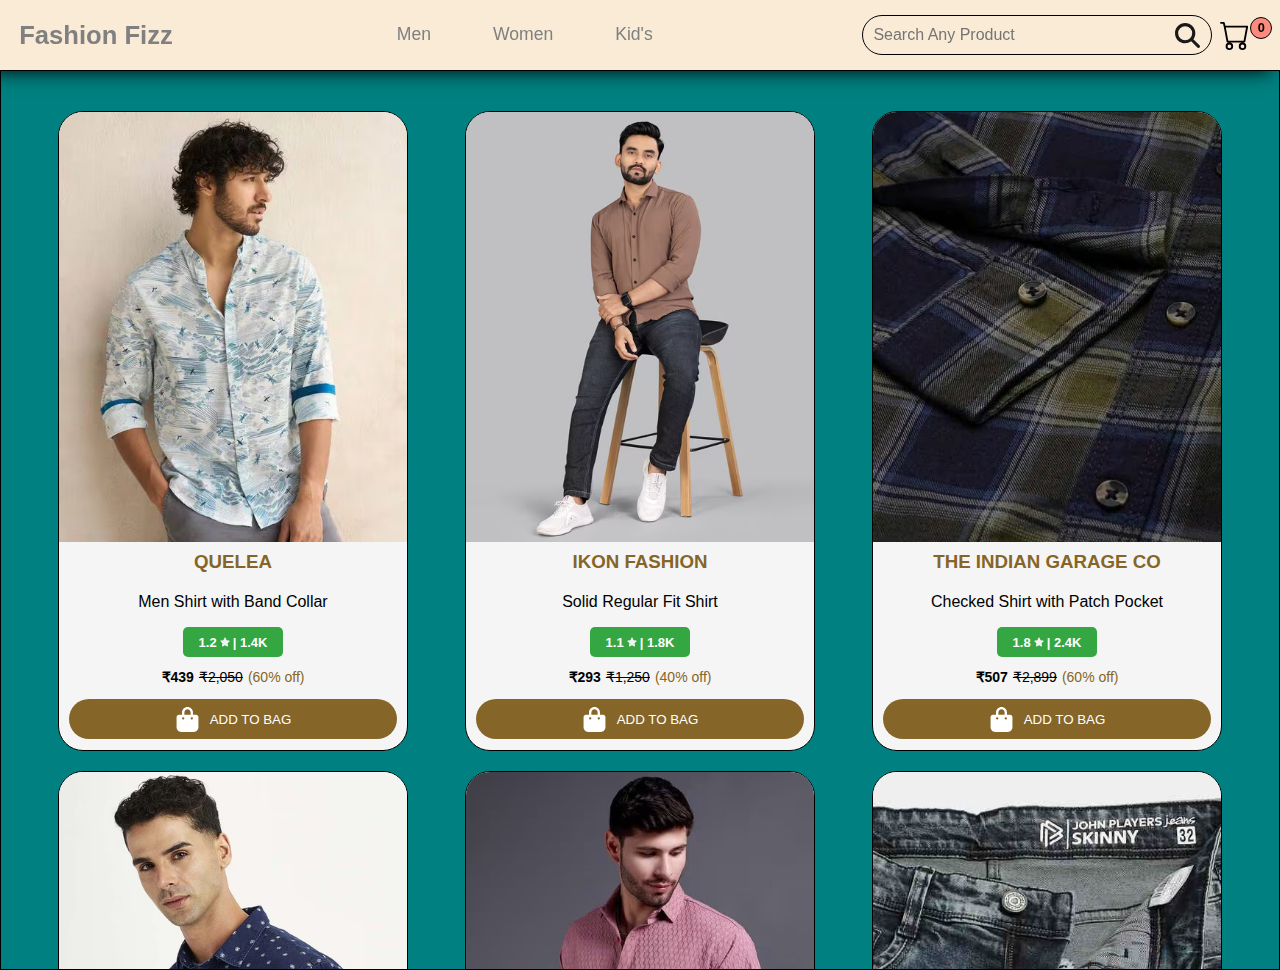
==== commit e009def4: "add to cart Projects" ====
--- a/index.html
+++ b/index.html
@@ -36,7 +36,7 @@
 
         <div class="add_to_cart_main">
           <button id="add_to_cart_button">
-            <a href="./cart.html" target="_blank">
+            <a href="./cart.html" >
               <div class="cart_icon">
                 <img
                   src="./Asset/ICON/cart.svg"
--- a/Asset/CSS/style.css
+++ b/Asset/CSS/style.css
@@ -182,13 +182,19 @@
   padding-top: 20px;
   padding-bottom: 20px;
   width: 100%;
-  height: auto;
-  background-color: aqua;
+  height: 100vh;
+  background-color: teal;
   border: 1px solid black;
   display: flex;
   justify-content: space-evenly;
   flex-wrap: wrap;
-}
+  overflow: scroll;
+}
+
+.container::-webkit-scrollbar {
+  display: none;
+}
+
 .product_card {
   margin-top: 20px;
   width: 350px;
